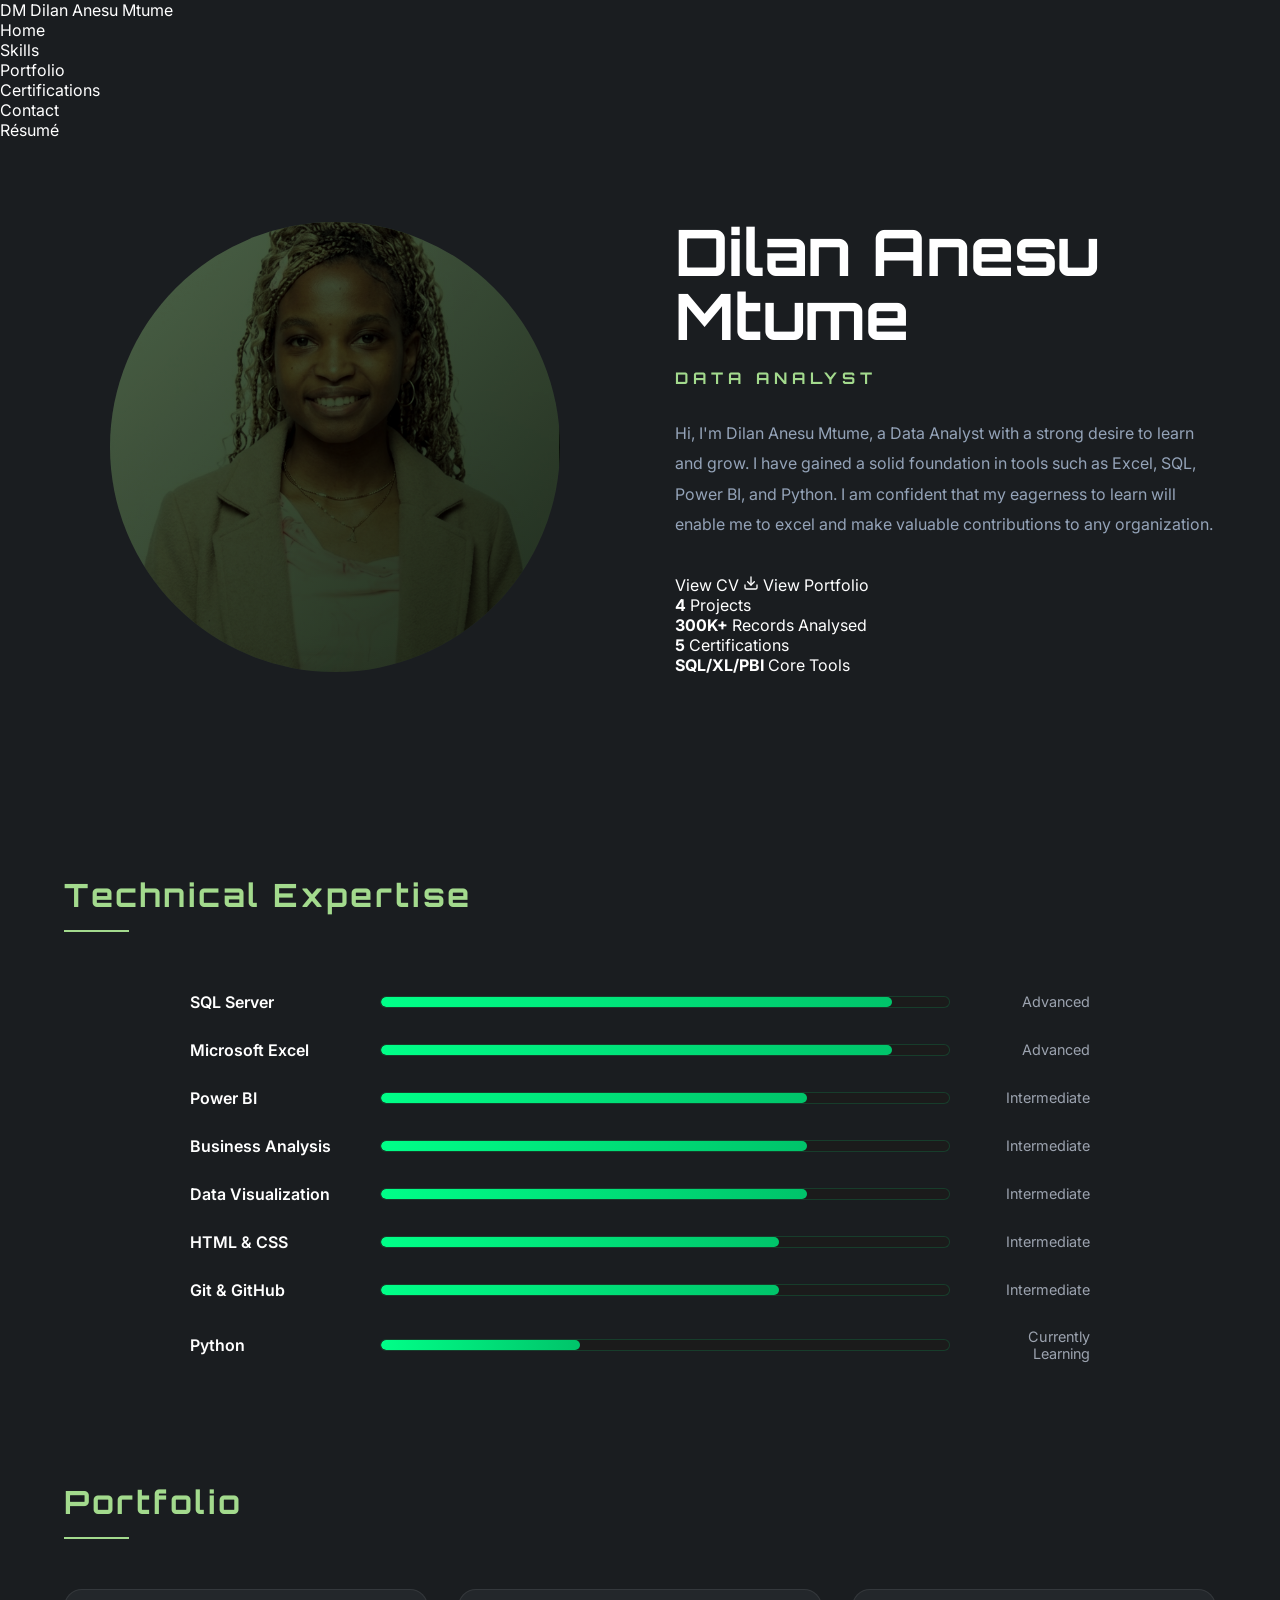
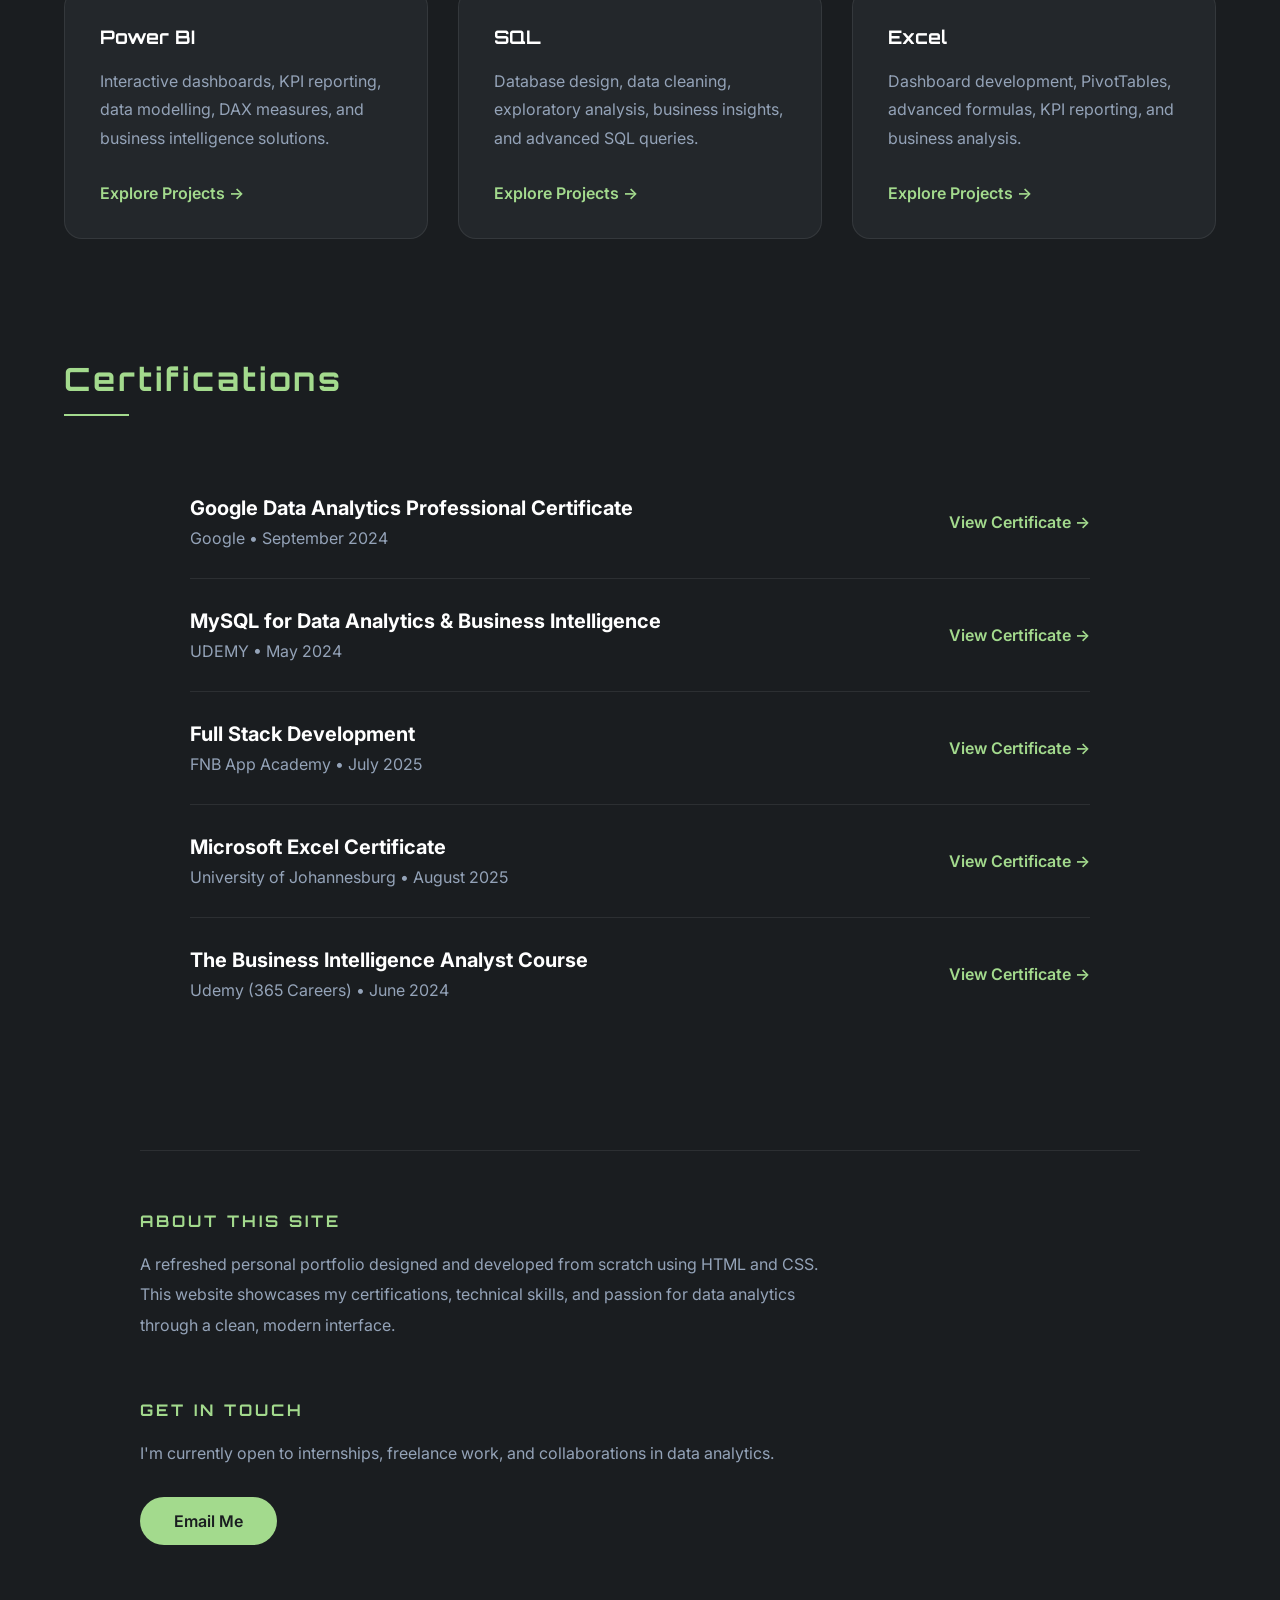
==== index.html @ 8f7a7d4c "Refactor HTML structure and enhance navigation" ====
<!DOCTYPE html>
<html lang="en">
<head>
    <meta charset="UTF-8">
    <meta name="viewport" content="width=device-width, initial-scale=1.0">
    <title>Dilan Anesu Mtume - Portfolio</title>

    <link rel="stylesheet" href="style.css">

    <link href="https://fonts.googleapis.com/css2?family=Orbitron:wght@700&family=Inter:wght@400;500&display=swap" rel="stylesheet">
</head>

<body>

    <header class="site-header">

        <div class="nav-wrap">

            <a href="index.html" class="nav-brand">
                <span class="nav-mark">DM</span>
                Dilan Anesu Mtume
            </a>

            <ul class="nav-links" id="navLinks">
                <li><a href="#top">Home</a></li>
                <li><a href="#skills">Skills</a></li>
                <li><a href="#portfolio">Portfolio</a></li>
                <li><a href="#certifications">Certifications</a></li>
                <li><a href="#contact">Contact</a></li>
            </ul>

            <a href="Dilan Anesu Mtume - CV.pdf" target="_blank" class="nav-cta">Résumé</a>

            <div class="nav-toggle" id="navToggle">
                <span></span>
                <span></span>
                <span></span>
            </div>

        </div>

    </header>

    <main>

        <!-- HERO -->
        <section class="portfolio-container hero-bg" id="top">

            <div class="image-section">
                <div class="profile-circle">
                    <img src="portfolio image.png" alt="Dilan Anesu Mtume">
                </div>
            </div>

            <div class="text-section">

                <h1 class="hero-name">
                    Dilan Anesu<br>
                    Mtume
                </h1>

                <h2 class="job-title">
                    DATA ANALYST
                </h2>

                <p class="bio">
                    Hi, I'm Dilan Anesu Mtume, a Data Analyst with a strong desire to learn and grow.
                    I have gained a solid foundation in tools such as Excel, SQL, Power BI, and Python.
                    I am confident that my eagerness to learn will enable me to excel and make valuable
                    contributions to any organization.
                </p>

                <div class="hero-buttons">

                    <a href="Dilan Anesu Mtume - CV.pdf" target="_blank" class="btn-outline">
                        View CV

                        <svg width="16"
                             height="16"
                             viewBox="0 0 24 24"
                             fill="none"
                             stroke="currentColor"
                             stroke-width="2"
                             stroke-linecap="round"
                             stroke-linejoin="round">

                            <path d="M21 15v4a2 2 0 0 1-2 2H5a2 2 0 0 1-2-2v-4"/>
                            <polyline points="7 10 12 15 17 10"/>
                            <line x1="12" y1="15" x2="12" y2="3"/>

                        </svg>

                    </a>

                    <a href="#portfolio" class="btn-outline">
                        View Portfolio
                    </a>

                </div>

                <div class="hero-stats">

                    <div class="hero-stat">
                        <strong>4</strong>
                        <span>Projects</span>
                    </div>

                    <div class="hero-stat">
                        <strong>300K+</strong>
                        <span>Records Analysed</span>
                    </div>

                    <div class="hero-stat">
                        <strong>5</strong>
                        <span>Certifications</span>
                    </div>

                    <div class="hero-stat">
                        <strong>SQL/XL/PBI</strong>
                        <span>Core Tools</span>
                    </div>

                </div>

            </div>

        </section>
        <!-- ==========================
     TECHNICAL EXPERTISE
========================== -->

<section id="skills">

<div class="section-divider">

<h2 class="section-heading">

Technical Expertise

</h2>

<div class="heading-line"></div>

</div>

<div class="skills-matrix">

    <div class="skill-item">

        <span>SQL Server</span>

        <div class="skill-bar">

            <div class="skill-fill advanced"></div>

        </div>

        <small>Advanced</small>

    </div>

    <div class="skill-item">

        <span>Microsoft Excel</span>

        <div class="skill-bar">

            <div class="skill-fill advanced"></div>

        </div>

        <small>Advanced</small>

    </div>

    <div class="skill-item">

        <span>Power BI</span>

        <div class="skill-bar">

            <div class="skill-fill intermediate-high"></div>

        </div>

        <small>Intermediate</small>

    </div>

    <div class="skill-item">

        <span>Business Analysis</span>

        <div class="skill-bar">

            <div class="skill-fill intermediate-high"></div>

        </div>

        <small>Intermediate</small>

    </div>

    <div class="skill-item">

        <span>Data Visualization</span>

        <div class="skill-bar">

            <div class="skill-fill intermediate-high"></div>

        </div>

        <small>Intermediate</small>

    </div>

    <div class="skill-item">

        <span>HTML & CSS</span>

        <div class="skill-bar">

            <div class="skill-fill intermediate"></div>

        </div>

        <small>Intermediate</small>

    </div>

    <div class="skill-item">

        <span>Git & GitHub</span>

        <div class="skill-bar">

            <div class="skill-fill intermediate"></div>

        </div>

        <small>Intermediate</small>

    </div>

    <div class="skill-item">

        <span>Python</span>

        <div class="skill-bar">

            <div class="skill-fill learning"></div>

        </div>

        <small>Currently Learning</small>

    </div>

</div>

</section>

      <!-- ==========================
     PORTFOLIO
========================== -->

<div class="section-divider" id="portfolio">
    <h2 class="section-heading">Portfolio</h2>
    <div class="heading-line"></div>
</div>

<section class="portfolio-projects">

    <div class="project-categories">

        <!-- Power BI -->

        <a href="powerbi.html" class="category-card">

            <h3>Power BI</h3>

            <p>
                Interactive dashboards, KPI reporting, data modelling,
                DAX measures, and business intelligence solutions.
            </p>

            <span>Explore Projects →</span>

        </a>

        <!-- SQL -->

        <a href="sql.html" class="category-card">

            <h3>SQL</h3>

            <p>
                Database design, data cleaning, exploratory analysis,
                business insights, and advanced SQL queries.
            </p>

            <span>Explore Projects →</span>

        </a>

        <!-- Excel -->

        <a href="excel.html" class="category-card">

            <h3>Excel</h3>

            <p>
                Dashboard development, PivotTables, advanced formulas,
                KPI reporting, and business analysis.
            </p>

            <span>Explore Projects →</span>

        </a>

        <!-- Python 

        <a href="python.html" class="category-card">

            <h3>Python</h3>

            <p>
                Data analysis, automation, visualization, and machine
                learning projects.
            </p>

            <span>Coming Soon →</span>

        </a>
-->
    </div> 

</section>
        <!-- CERTIFICATIONS -->

<div class="section-divider" id="certifications">
    <h2 class="section-heading">
        Certifications
    </h2>

    <div class="heading-line"></div>
</div>
<section class="certifications">

    <div class="cert-item">
        <div>
            <h3>Google Data Analytics Professional Certificate</h3>
            <p>Google • September 2024</p>
        </div>

      <a href="Google Data Analytics.png" target="_blank">
    View Certificate →
</a>
    </div>

    <div class="cert-item">
        <div>
            <h3>MySQL for Data Analytics & Business Intelligence</h3>
            <p>UDEMY • May 2024</p>
        </div>

      <a href="MYSQL For DATA ANALYTICS_page-0001.jpg" target="_blank">
    View Certificate →
</a>
    </div>

    <div class="cert-item">
        <div>
            <h3>Full Stack Development</h3>
            <p>FNB App Academy • July 2025</p>
        </div>

       <a href="DILAN MTUME- FNB APP ACADEMY CERTIFICATE_page-0001.jpg" target="_blank">
    View Certificate →
</a>
    </div>

    <div class="cert-item">
        <div>
            <h3>Microsoft Excel Certificate</h3>
            <p>University of Johannesburg • August 2025</p>
        </div>

        <a href="Excel_certifacte.png" target="_blank">
    View Certificate →
</a>
    </div>

    <div class="cert-item">
        <div>
            <h3>The Business Intelligence Analyst Course</h3>
            <p>Udemy (365 Careers) • June 2024</p>
        </div>

        <a href="Business Intelligence Course_page-0001.jpg" target="_blank">
    View Certificate →
</a>
    </div>

</section>

      
           <footer class="portfolio-footer">

    <div class="footer-block">
        <h3>ABOUT THIS SITE</h3>
        <p>
            A refreshed personal portfolio designed and developed from scratch using HTML and CSS. This website showcases my certifications, technical skills, and passion for data analytics through a clean, modern interface.
        </p>
    </div>

    <div class="footer-block" id="contact">
        <h3>GET IN TOUCH</h3>
        <p>
            I'm currently open to internships, freelance work, and collaborations in data analytics.
        </p>

        <a href="mailto:anesumtume@gmail.com" class="email-btn">
            Email Me
        </a>
        
    </div>

</footer>

   
    </main>

    <script>
        const navToggle = document.getElementById('navToggle');
        const navLinks = document.getElementById('navLinks');

        navToggle.addEventListener('click', () => {
            navLinks.classList.toggle('open');
        });

        navLinks.querySelectorAll('a').forEach(link => {
            link.addEventListener('click', () => {
                navLinks.classList.remove('open');
            });
        });
    </script>

</body>
</html>
---- style.css ----
/* ==========================================
   1. GLOBAL
========================================== */

*{
    margin:0;
    padding:0;
    box-sizing:border-box;
}

html{
    scroll-behavior:smooth;
    overflow-x:hidden;
}

body{
    background:#1a1d20;
    color:#ffffff;
    font-family:'Inter',sans-serif;
    overflow-x:hidden;
}

img{
    display:block;
    width:100%;
    max-width:100%;
}

a{
    text-decoration:none;
    color:inherit;
}

button{
    font:inherit;
    cursor:pointer;
}

/* ==========================================
   2. HERO
========================================== */

.portfolio-container{
    width:min(90%,1200px);
    margin:auto;
    padding:80px 0;
    display:flex;
    justify-content:space-between;
    align-items:center;
    gap:70px;
}

.image-section{
    flex:1;
    display:flex;
    justify-content:center;
}

.profile-circle{
    width:100%;
    max-width:450px;
    aspect-ratio:1;
    border-radius:50%;
    overflow:hidden;
    background:linear-gradient(
        135deg,
        rgba(163,218,141,.4),
        rgba(46,76,31,.4)
    );
}

.profile-circle img{
    width:100%;
    height:100%;
    object-fit:cover;
    mix-blend-mode:multiply;
    filter:brightness(.9) contrast(1.1);
}

.text-section{
    flex:1;
}

.hero-name{
    font-family:'Orbitron',sans-serif;
    font-size:4rem;
    line-height:1;
    margin-bottom:20px;
}

.job-title{
    font-family:'Orbitron',sans-serif;
    font-size:1rem;
    letter-spacing:5px;
    color:#a3da8d;
    margin-bottom:30px;
}

.bio{
    max-width:560px;
    color:#94a3b8;
    line-height:1.9;
    margin-bottom:35px;
}

.download-btn{
    display:inline-flex;
    align-items:center;
    gap:10px;
    padding:15px 34px;
    border:1px solid rgba(255,255,255,.25);
    border-radius:50px;
    transition:.3s;
}

.download-btn:hover{
    background:#ffffff;
    color:#1a1d20;
}

/* ==========================================
   3. MENU
========================================== */

.menu-icon{
    position:fixed;
    top:25px;
    right:25px;
    z-index:100;
    cursor:pointer;
}

.menu-icon span{
    display:block;
    width:28px;
    height:2px;
    background:#fff;
    margin:6px 0;
    transition:.3s;
}
/* ==========================================
   4. SECTION HEADINGS
========================================== */

.section-divider{
    width:min(90%,1200px);
    margin:120px auto 50px;
}

.section-heading{
    font-family:'Orbitron',sans-serif;
    font-size:2rem;
    color:#a3da8d;
    letter-spacing:3px;
    margin-bottom:15px;
}

.heading-line{
    width:65px;
    height:2px;
    background:#a3da8d;
}
/* ==========================================
   5. PORTFOLIO
========================================== */

.portfolio-projects{
    width:min(90%,1200px);
    margin:0 auto 120px;
}

/* Each Technology Section */

.project-category{
    margin-bottom:90px;
}

.category-title{
    font-family:'Orbitron',sans-serif;
    color:#a3da8d;
    font-size:1.4rem;
    letter-spacing:2px;
    margin-bottom:30px;
    text-transform:uppercase;
}

/* Grid */

.project-grid{
    display:grid;
    grid-template-columns:repeat(auto-fit,minmax(340px,1fr));
    gap:35px;
}

/* Card */

.project-card{
    background:#23272b;
    border:1px solid rgba(255,255,255,.08);
    border-radius:18px;
    overflow:hidden;
    transition:all .35s ease;
}

.project-card:hover{
    transform:translateY(-8px);
    border-color:#a3da8d;
    box-shadow:0 15px 40px rgba(0,0,0,.35);
}

.project-card img{
    width:100%;
    aspect-ratio:16/9;
    object-fit:cover;
}

/* Content */

.project-info{
    padding:28px;
}

.project-info h4{
    font-size:1.45rem;
    margin-bottom:15px;
}

.project-info p{
    color:#94a3b8;
    line-height:1.8;
    margin-bottom:22px;
}

/* Buttons */

.project-links{
    display:flex;
    gap:15px;
    flex-wrap:wrap;
}

.project-btn{
    display:inline-block;
    padding:12px 24px;
    border-radius:50px;
    border:1px solid rgba(255,255,255,.18);
    transition:.3s;
}

.project-btn:hover{
    background:#a3da8d;
    color:#1a1d20;
}

/* ==========================================
   6. CERTIFICATIONS
========================================== */

.certifications{
    width:min(90%,900px);
    margin:0 auto 120px;
}

.cert-item{
    display:flex;
    justify-content:space-between;
    align-items:center;
    gap:30px;
    padding:30px 0;
    border-bottom:1px solid rgba(255,255,255,.08);
}

.cert-item:last-child{
    border-bottom:none;
}

.cert-item h3{
    font-size:1.25rem;
    margin-bottom:8px;
}

.cert-item p{
    color:#94a3b8;
}

.cert-item a{
    color:#a3da8d;
    font-weight:600;
    white-space:nowrap;
    transition:.3s;
}

.cert-item a:hover{
    color:#ffffff;
}

/* ==========================================
   7. FOOTER
========================================== */

.portfolio-footer{
    width:min(90%,1000px);
    margin:120px auto 60px;
    padding-top:60px;
    border-top:1px solid rgba(255,255,255,.08);
}

.footer-block{
    max-width:700px;
    margin-bottom:60px;
}

.footer-block:last-child{
    margin-bottom:0;
}

.portfolio-footer h3{
    font-family:'Orbitron',sans-serif;
    color:#a3da8d;
    font-size:1rem;
    letter-spacing:3px;
    margin-bottom:18px;
}

.portfolio-footer p{
    color:#94a3b8;
    line-height:1.9;
    margin-bottom:28px;
}

.email-btn{
    display:inline-flex;
    align-items:center;
    justify-content:center;
    padding:14px 34px;
    background:#a3da8d;
    color:#1a1d20;
    border-radius:50px;
    font-weight:600;
    transition:.3s;
}

.email-btn:hover{
    background:#ffffff;
    transform:translateY(-2px);
}
/* ==========================================
   8. RESPONSIVE
========================================== */

@media (max-width:992px){

    .portfolio-container{
        flex-direction:column;
        text-align:center;
        padding:60px 0;
    }

    .text-section{
        display:flex;
        flex-direction:column;
        align-items:center;
    }

    .bio{
        max-width:650px;
    }

    .hero-name{
        font-size:3rem;
    }

    .project-grid{
        grid-template-columns:repeat(auto-fit,minmax(300px,1fr));
    }

    .cert-item{
        flex-direction:column;
        align-items:flex-start;
        gap:18px;
    }

}


@media (max-width:768px){

    .menu-icon{
        top:25px;
        right:25px;
    }

    .portfolio-container{
        gap:40px;
    }

    .profile-circle{
        max-width:280px;
    }

    .hero-name{
        font-size:2.5rem;
        line-height:1.1;
    }

    .job-title{
        font-size:.9rem;
        letter-spacing:3px;
    }

    .section-divider{
        margin:80px auto 40px;
    }

    .section-heading{
        font-size:1.6rem;
    }

    .project-category{
        margin-bottom:60px;
    }

    .category-title{
        font-size:1.2rem;
    }

    .project-grid{
        grid-template-columns:1fr;
        gap:25px;
    }

    .project-info{
        padding:22px;
    }

    .project-info h4{
        font-size:1.25rem;
    }

    .project-links{
        flex-direction:column;
    }

    .project-btn{
        width:100%;
        text-align:center;
    }

    .certifications{
        width:90%;
    }

    .portfolio-footer{
        margin:80px auto 40px;
    }

}


@media (max-width:480px){

    .hero-name{
        font-size:2rem;
    }

    .job-title{
        font-size:.8rem;
        letter-spacing:2px;
    }

    .bio{
        font-size:.95rem;
    }

    .download-btn{
        width:100%;
        justify-content:center;
    }

    .project-card{
        border-radius:14px;
    }

    .project-info{
        padding:18px;
    }

    .project-info h4{
        font-size:1.1rem;
    }

    .portfolio-footer h3{
        font-size:.9rem;
    }

    .portfolio-footer p{
        font-size:.95rem;
    }

    .email-btn{
        width:100%;
    }

    .menu-icon{
        top:18px;
        right:18px;
    }

    .menu-icon span{
        width:24px;
    }

}
/* ==========================================
   CASE STUDY --
========================================== */

.case-study{
    width:min(90%,1000px);
    margin:80px auto;
}

.case-hero{
    margin-bottom:50px;
}

.case-hero h1{
    font-family:'Orbitron',sans-serif;
    font-size:2.8rem;
    margin-bottom:20px;
}

.case-intro{
    max-width:700px;
    color:#94a3b8;
    line-height:1.9;
}

.dashboard-showcase{
    margin:50px 0 70px;
}

.dashboard-showcase img{
    width:100%;
    border-radius:18px;
    box-shadow:0 15px 40px rgba(0,0,0,.35);
}

.case-section{
    margin-bottom:60px;
}

.case-section h3{
    color:#a3da8d;
    font-family:'Orbitron',sans-serif;
    margin-bottom:20px;
}

.case-section p,
.case-section li{
    color:#94a3b8;
    line-height:1.9;
}

.case-section ul{
    padding-left:20px;
}

.skills{
    display:flex;
    flex-wrap:wrap;
    gap:15px;
}

.skills span{
    background:#23272b;
    border:1px solid rgba(255,255,255,.08);
    padding:10px 18px;
    border-radius:30px;
}

.case-buttons{
    margin-top:70px;
    display:flex;
    gap:20px;
    flex-wrap:wrap;
}
/* ==========================================
   CASE STUDY PROCESS
========================================== */

.process-card{
    display:flex;
    gap:35px;
    align-items:center;
    margin:45px 0;
    flex-wrap:wrap;
}

.process-card img{
    flex:1;
    min-width:320px;
    border-radius:12px;
    border:1px solid rgba(255,255,255,.08);
}

.process-info{
    flex:1;
}

.process-info h4{
    margin-bottom:15px;
    font-size:1.4rem;
}

.process-info p{
    color:#94a3b8;
    line-height:1.8;
}

.process-grid{
    display:grid;
    grid-template-columns:repeat(auto-fit,minmax(280px,1fr));
    gap:30px;
    margin-top:40px;
}

.process-small{
    background:#23272b;
    border-radius:18px;
    overflow:hidden;
    border:1px solid rgba(255,255,255,.08);
    transition:.3s;
}

.process-small:hover{
    transform:translateY(-6px);
    border-color:#a3da8d;
}

.process-small img{
    width:100%;
    display:block;
}

.process-small h4{
    padding:20px 20px 10px;
}

.process-small p{
    padding:0 20px 25px;
    color:#94a3b8;
    line-height:1.7;
}

@media(max-width:768px){

.process-card{
    flex-direction:column;
}

.process-card img{
    min-width:100%;
}

}
/* ==========================================
   TOOLS USED
========================================== */

.tools-grid{
    display:flex;
    flex-wrap:wrap;
    gap:15px;
    margin-top:25px;
}

.tool-badge{
    display:inline-flex;
    align-items:center;
    justify-content:center;
    padding:12px 20px;
    background:#23272b;
    color:#a3da8d;
    border:1px solid rgba(163,218,141,.3);
    border-radius:50px;
    font-size:.95rem;
    font-weight:500;
    text-align:center;
}

/* Mobile */
@media (max-width:768px){

    .tools-grid{
        gap:10px;
        justify-content:center;
    }

    .tool-badge{
        flex:1 1 calc(50% - 10px);
        max-width:170px;
        padding:10px 16px;
        font-size:.9rem;
    }

}

@media (max-width:480px){

    .tool-badge{
        flex:1 1 100%;
        max-width:100%;
    }

}
/* ==========================================
   SQL QUERY GALLERY
========================================== */

.gallery-intro{
    color:#94a3b8;
    line-height:1.8;
    margin-bottom:35px;
    max-width:750px;
}

.query-gallery{
    display:grid;
    grid-template-columns:repeat(auto-fit,minmax(330px,1fr));
    gap:30px;
}

.query-card{
    background:#23272b;
    border:1px solid rgba(255,255,255,.08);
    border-radius:18px;
    overflow:hidden;
    transition:.3s;
}

.query-card:hover{
    transform:translateY(-8px);
    border-color:#a3da8d;
}

.query-card img{
    width:100%;
    display:block;
    transition:.3s;
}

.query-card:hover img{
    transform:scale(1.02);
}

.query-card h4{
    padding:22px 22px 10px;
    font-size:1.2rem;
}

.query-card p{
    padding:0 22px 25px;
    color:#94a3b8;
    line-height:1.7;
}
/* ==========================================
   SQL WORKFLOW
========================================== */

.workflow-grid{
    display:grid;
    grid-template-columns:repeat(auto-fit,minmax(240px,1fr));
    gap:25px;
    margin-top:30px;
}

.workflow-card{
    background:#23272b;
    border:1px solid rgba(255,255,255,.08);
    border-radius:18px;
    padding:30px;
    transition:.3s;
}

.workflow-card:hover{
    transform:translateY(-6px);
    border-color:#a3da8d;
}

.workflow-card h4{
    color:#a3da8d;
    margin-bottom:15px;
    font-size:1.15rem;
}

.workflow-card p{
    color:#94a3b8;
    line-height:1.7;
}
/* ==========================================
   PROJECT CATEGORIES
========================================== */

.project-categories{
    display:grid;
    grid-template-columns:repeat(auto-fit,minmax(260px,1fr));
    gap:30px;
}

.category-card{
    background:#23272b;
    border:1px solid rgba(255,255,255,.08);
    border-radius:18px;
    padding:35px;
    text-decoration:none;
    transition:.35s ease;
}

.category-card:hover{
    transform:translateY(-8px);
    border-color:#a3da8d;
}

.category-card h3{
    font-family:'Orbitron',sans-serif;
    color:#fff;
    margin-bottom:18px;
}

.category-card p{
    color:#94a3b8;
    line-height:1.8;
    margin-bottom:30px;
}

.category-card span{
    color:#a3da8d;
    font-weight:600;
}

@media(max-width:768px){

    .project-categories{
        grid-template-columns:1fr;
    }

}
/* ==========================================
   PROJECT CATEGORY PAGES
========================================== */

.page-intro{
    width:min(90%,900px);
    margin:0 auto 70px;
    text-align:center;
}

.page-intro h1{
    font-family:'Orbitron',sans-serif;
    font-size:2.8rem;
    margin-bottom:20px;
}

.page-intro p{
    color:#94a3b8;
    line-height:1.8;
    font-size:1.05rem;
}

@media(max-width:768px){

    .page-intro h1{
        font-size:2rem;
    }

}
/* ==========================
   TECHNICAL EXPERTISE
========================== */

.skills-matrix{

    max-width:900px;
    margin:60px auto;
    display:grid;
    gap:28px;

}

.skill-item{

    display:grid;
    grid-template-columns:170px 1fr 120px;
    align-items:center;
    gap:20px;

}

.skill-item span{

    font-weight:600;
    color:#ffffff;

}

.skill-bar{

    width:100%;
    height:12px;
    background:#1b1b1b;
    border-radius:30px;
    overflow:hidden;
    border:1px solid rgba(0,255,136,.15);

}

.skill-fill{

    height:100%;
    border-radius:30px;
    background:linear-gradient(90deg,#00ff88,#00c46a);

}

.advanced{
    width:90%;
}

.intermediate-high{
    width:75%;
}

.intermediate{
    width:70%;
}

.git{
    width:65%;
}

.learning{
    width:35%;
}

.skill-item small{

    color:#9ca3af;
    text-align:right;
    font-size:.9rem;

}
/* ==========================
   MOBILE - TECHNICAL EXPERTISE
========================== */

@media (max-width: 768px) {

    .skills-matrix{
        margin:40px 20px;
        gap:24px;
    }

    .skill-item{

        display:flex;
        flex-direction:column;
        align-items:flex-start;
        gap:10px;

    }

    .skill-item span{

        font-size:1rem;

    }

    .skill-bar{

        width:100%;

    }

    .skill-item small{

        text-align:left;

    }

}
.skill-level{

    padding:6px 12px;
    border-radius:20px;
    font-size:0.8rem;
    font-weight:600;

}

.level-advanced{

    background:#00ff8830;
    color:#00ff88;

}

.level-intermediate{

    background:#3b82f630;
    color:#60a5fa;

}

.level-learning{

    background:#f59e0b30;
    color:#fbbf24;

}
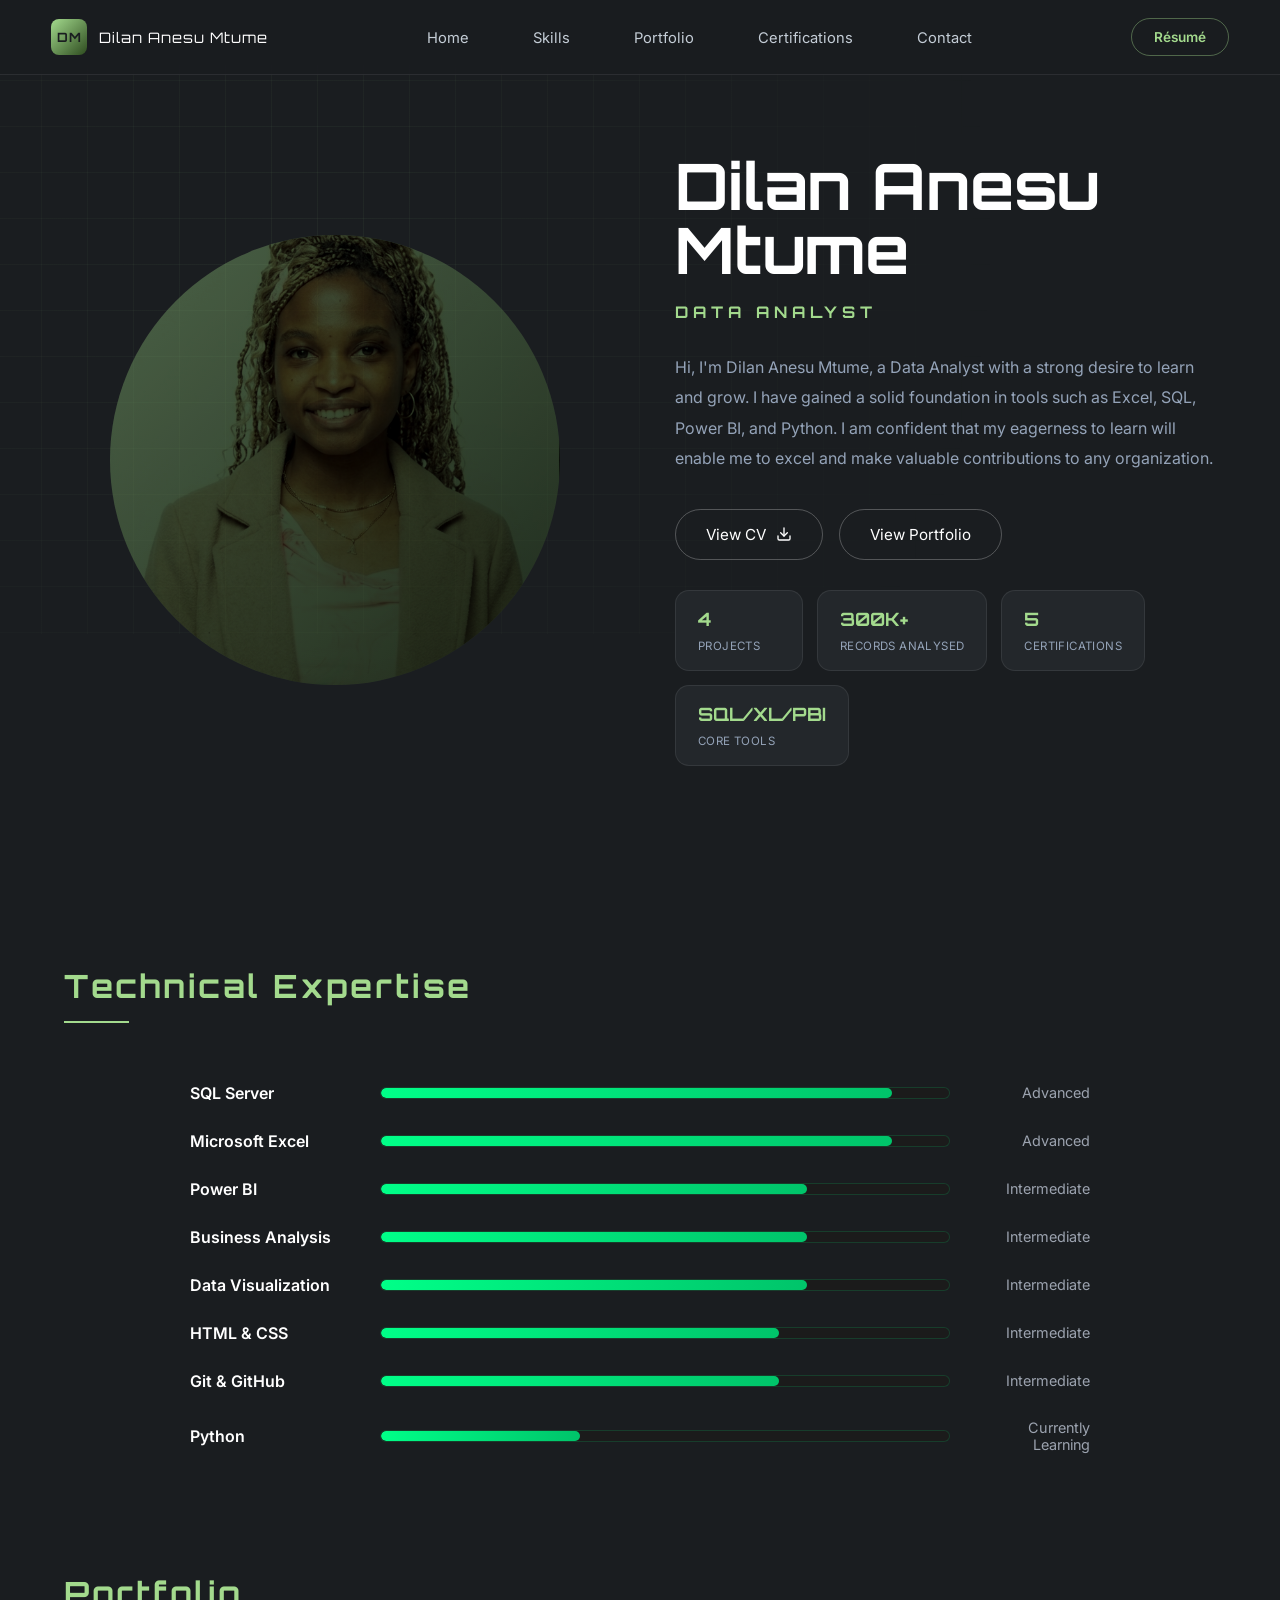
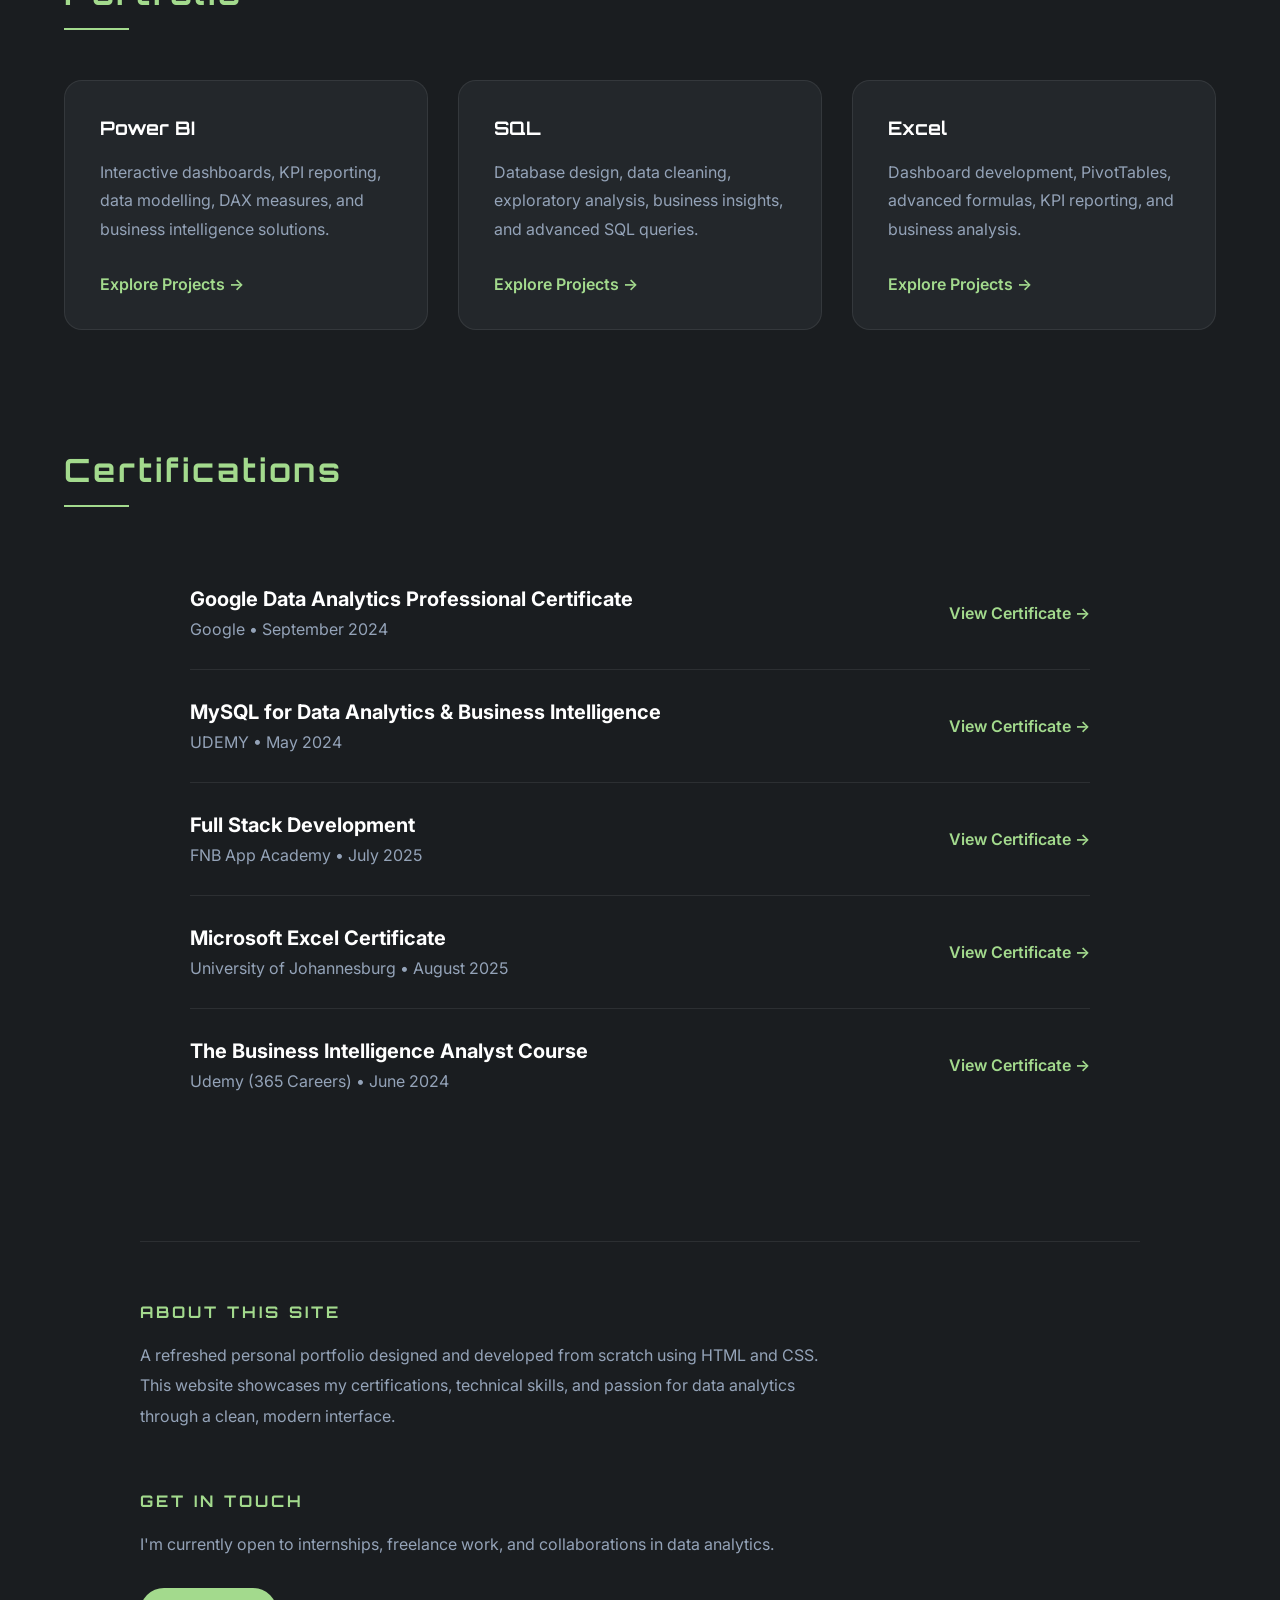
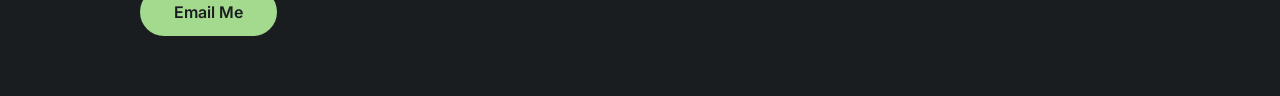
==== commit b3d3c694: "Update stylesheet link to include version query" ====
--- a/index.html
+++ b/index.html
@@ -5,7 +5,7 @@
     <meta name="viewport" content="width=device-width, initial-scale=1.0">
     <title>Dilan Anesu Mtume - Portfolio</title>
 
-    <link rel="stylesheet" href="style.css">
+        <link rel="stylesheet" href="style.css?v=2">
 
     <link href="https://fonts.googleapis.com/css2?family=Orbitron:wght@700&family=Inter:wght@400;500&display=swap" rel="stylesheet">
 </head>
--- a/style.css
+++ b/style.css
@@ -1018,3 +1018,251 @@
     color:#fbbf24;
 
 }
+
+/* ==========================================
+   SITE HEADER / NAVIGATION
+========================================== */
+
+body{
+    padding-top:74px;
+}
+
+.site-header{
+    position:fixed;
+    top:0;
+    left:0;
+    right:0;
+    z-index:200;
+    background:rgba(26,29,32,.85);
+    backdrop-filter:blur(10px);
+    border-bottom:1px solid rgba(255,255,255,.08);
+}
+
+.site-header .nav-wrap{
+    width:min(92%,1200px);
+    margin:0 auto;
+    display:flex;
+    align-items:center;
+    justify-content:space-between;
+    height:74px;
+    gap:24px;
+}
+
+.nav-brand{
+    display:flex;
+    align-items:center;
+    gap:12px;
+    font-family:'Orbitron',sans-serif;
+    font-size:.9rem;
+    letter-spacing:1px;
+    white-space:nowrap;
+}
+
+.nav-mark{
+    width:36px;
+    height:36px;
+    border-radius:8px;
+    background:linear-gradient(135deg,#a3da8d,#2e4c1f);
+    display:flex;
+    align-items:center;
+    justify-content:center;
+    font-family:'Orbitron',sans-serif;
+    font-weight:700;
+    font-size:.8rem;
+    color:#1a1d20;
+    flex-shrink:0;
+}
+
+.nav-links{
+    display:flex;
+    align-items:center;
+    gap:32px;
+    list-style:none;
+}
+
+.nav-links a{
+    font-size:.92rem;
+    color:#c4cdd6;
+    transition:.25s;
+    margin-right:32px;
+}
+
+.nav-links li:last-child a{
+    margin-right:0;
+}
+
+.nav-links a:hover{
+    color:#a3da8d;
+}
+
+.nav-cta{
+    display:inline-flex;
+    align-items:center;
+    gap:8px;
+    padding:10px 22px;
+    border:1px solid rgba(163,218,141,.4);
+    border-radius:50px;
+    color:#a3da8d;
+    font-size:.85rem;
+    font-weight:600;
+    transition:.25s;
+    white-space:nowrap;
+}
+
+.nav-cta:hover{
+    background:#a3da8d;
+    color:#1a1d20;
+}
+
+.nav-toggle{
+    display:none;
+    flex-direction:column;
+    gap:5px;
+    cursor:pointer;
+}
+
+.nav-toggle span{
+    width:24px;
+    height:2px;
+    background:#fff;
+}
+
+@media (max-width:900px){
+
+    .nav-links{
+        position:fixed;
+        top:74px;
+        left:0;
+        right:0;
+        background:#1a1d20;
+        border-bottom:1px solid rgba(255,255,255,.08);
+        flex-direction:column;
+        align-items:flex-start;
+        gap:0;
+        max-height:0;
+        overflow:hidden;
+        transition:max-height .3s ease;
+    }
+
+    .nav-links.open{
+        max-height:400px;
+    }
+
+    .nav-links li{
+        width:100%;
+    }
+
+    .nav-links a{
+        display:block;
+        width:100%;
+        padding:18px min(8%,60px);
+        border-bottom:1px solid rgba(255,255,255,.06);
+    }
+
+    .nav-cta{
+        display:none;
+    }
+
+    .nav-toggle{
+        display:flex;
+    }
+
+}
+
+/* ==========================================
+   HERO REFRESH
+========================================== */
+
+.hero-bg{
+    position:relative;
+}
+
+.hero-bg::before{
+    content:'';
+    position:absolute;
+    inset:-40px -10% auto -10%;
+    height:600px;
+    background-image:
+        linear-gradient(rgba(163,218,141,.06) 1px, transparent 1px),
+        linear-gradient(90deg, rgba(163,218,141,.06) 1px, transparent 1px);
+    background-size:46px 46px;
+    -webkit-mask-image:radial-gradient(circle at 25% 35%, black, transparent 65%);
+    mask-image:radial-gradient(circle at 25% 35%, black, transparent 65%);
+    pointer-events:none;
+    z-index:-1;
+}
+
+.hero-buttons{
+    display:flex;
+    gap:16px;
+    flex-wrap:wrap;
+    margin-bottom:30px;
+}
+
+.btn-outline{
+    display:inline-flex;
+    align-items:center;
+    gap:10px;
+    padding:15px 30px;
+    border:1px solid rgba(255,255,255,.25);
+    border-radius:50px;
+    transition:.3s;
+    font-size:.95rem;
+}
+
+.btn-outline:hover{
+    border-color:#a3da8d;
+    color:#a3da8d;
+}
+
+.hero-stats{
+    display:flex;
+    flex-wrap:wrap;
+    gap:14px;
+}
+
+.hero-stat{
+    background:#23272b;
+    border:1px solid rgba(255,255,255,.08);
+    border-radius:14px;
+    padding:16px 22px;
+    min-width:128px;
+}
+
+.hero-stat strong{
+    display:block;
+    font-family:'Orbitron',sans-serif;
+    font-size:1.15rem;
+    color:#a3da8d;
+    margin-bottom:4px;
+    white-space:nowrap;
+}
+
+.hero-stat span{
+    font-size:.72rem;
+    color:#94a3b8;
+    letter-spacing:.4px;
+    text-transform:uppercase;
+}
+
+@media (max-width:992px){
+
+    .hero-buttons,
+    .hero-stats{
+        justify-content:center;
+    }
+
+}
+
+@media (max-width:480px){
+
+    .btn-outline{
+        width:100%;
+        justify-content:center;
+    }
+
+    .hero-buttons{
+        flex-direction:column;
+    }
+
+}
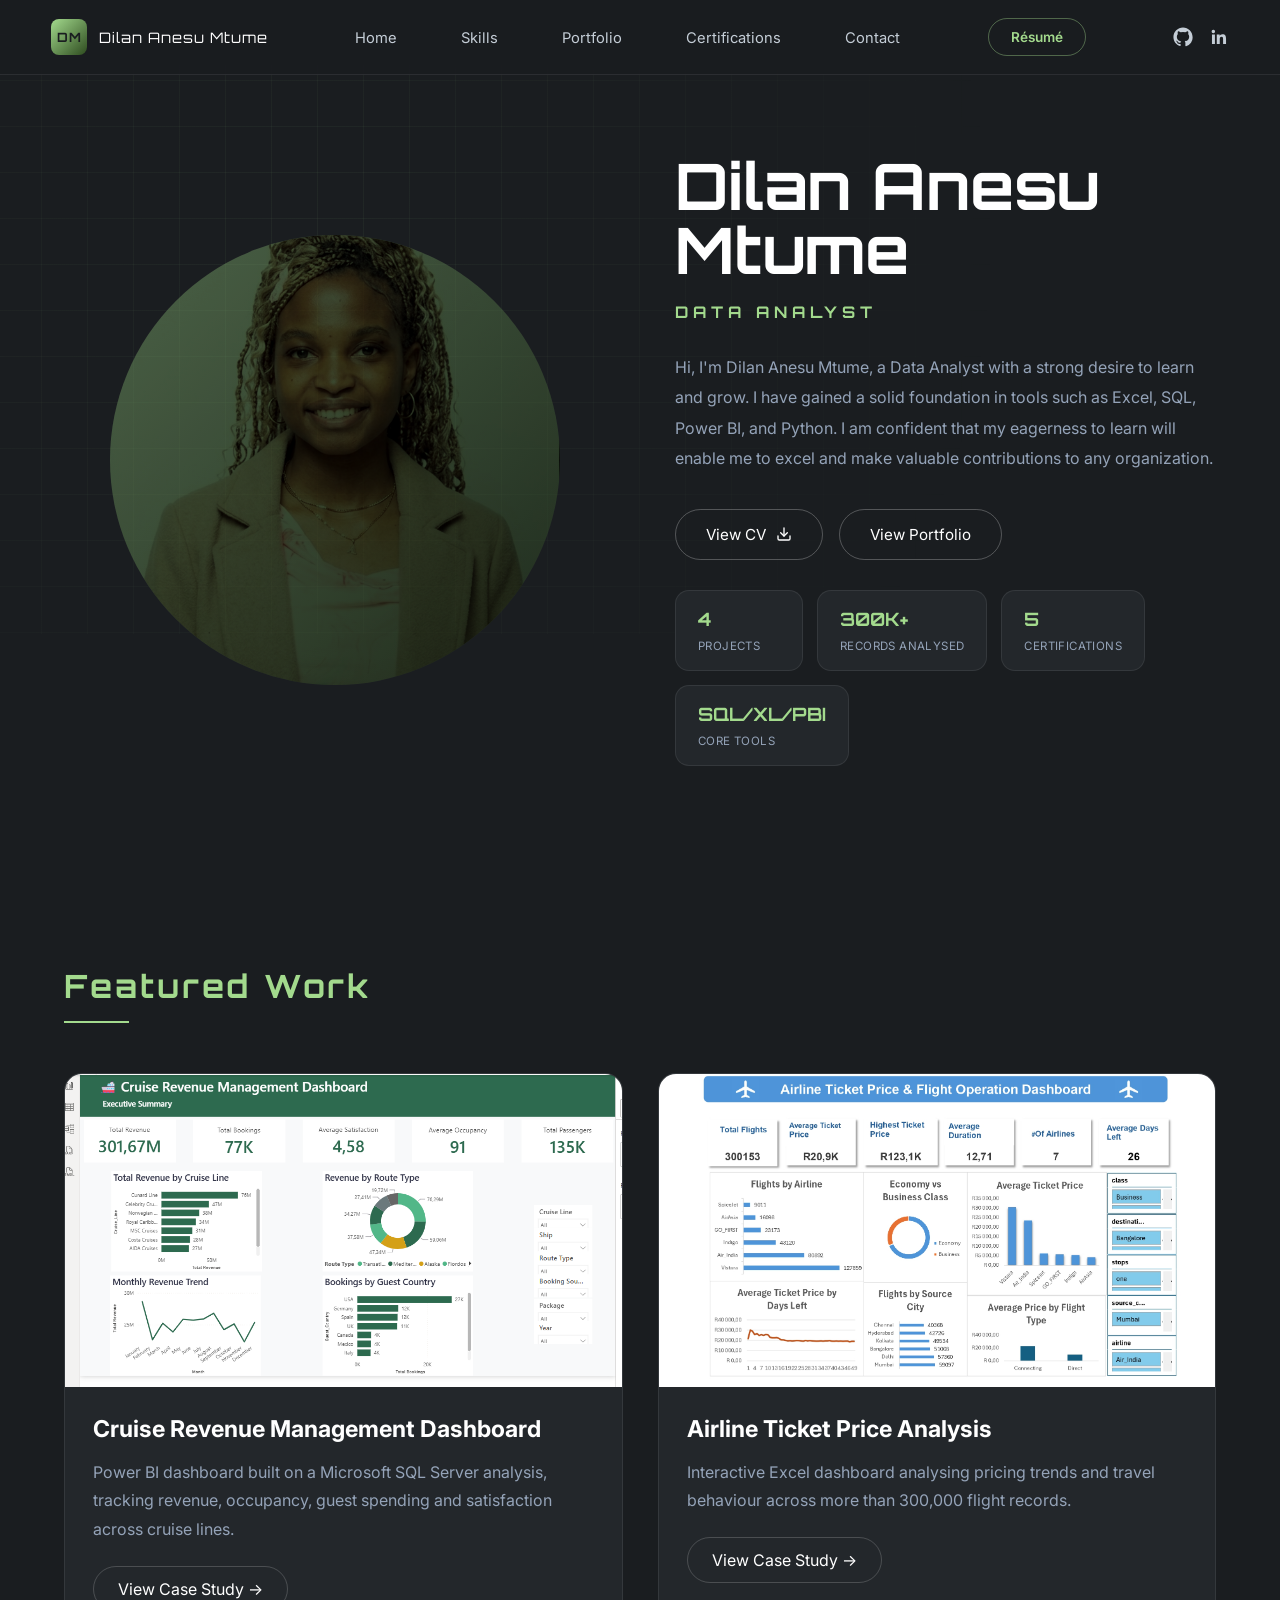
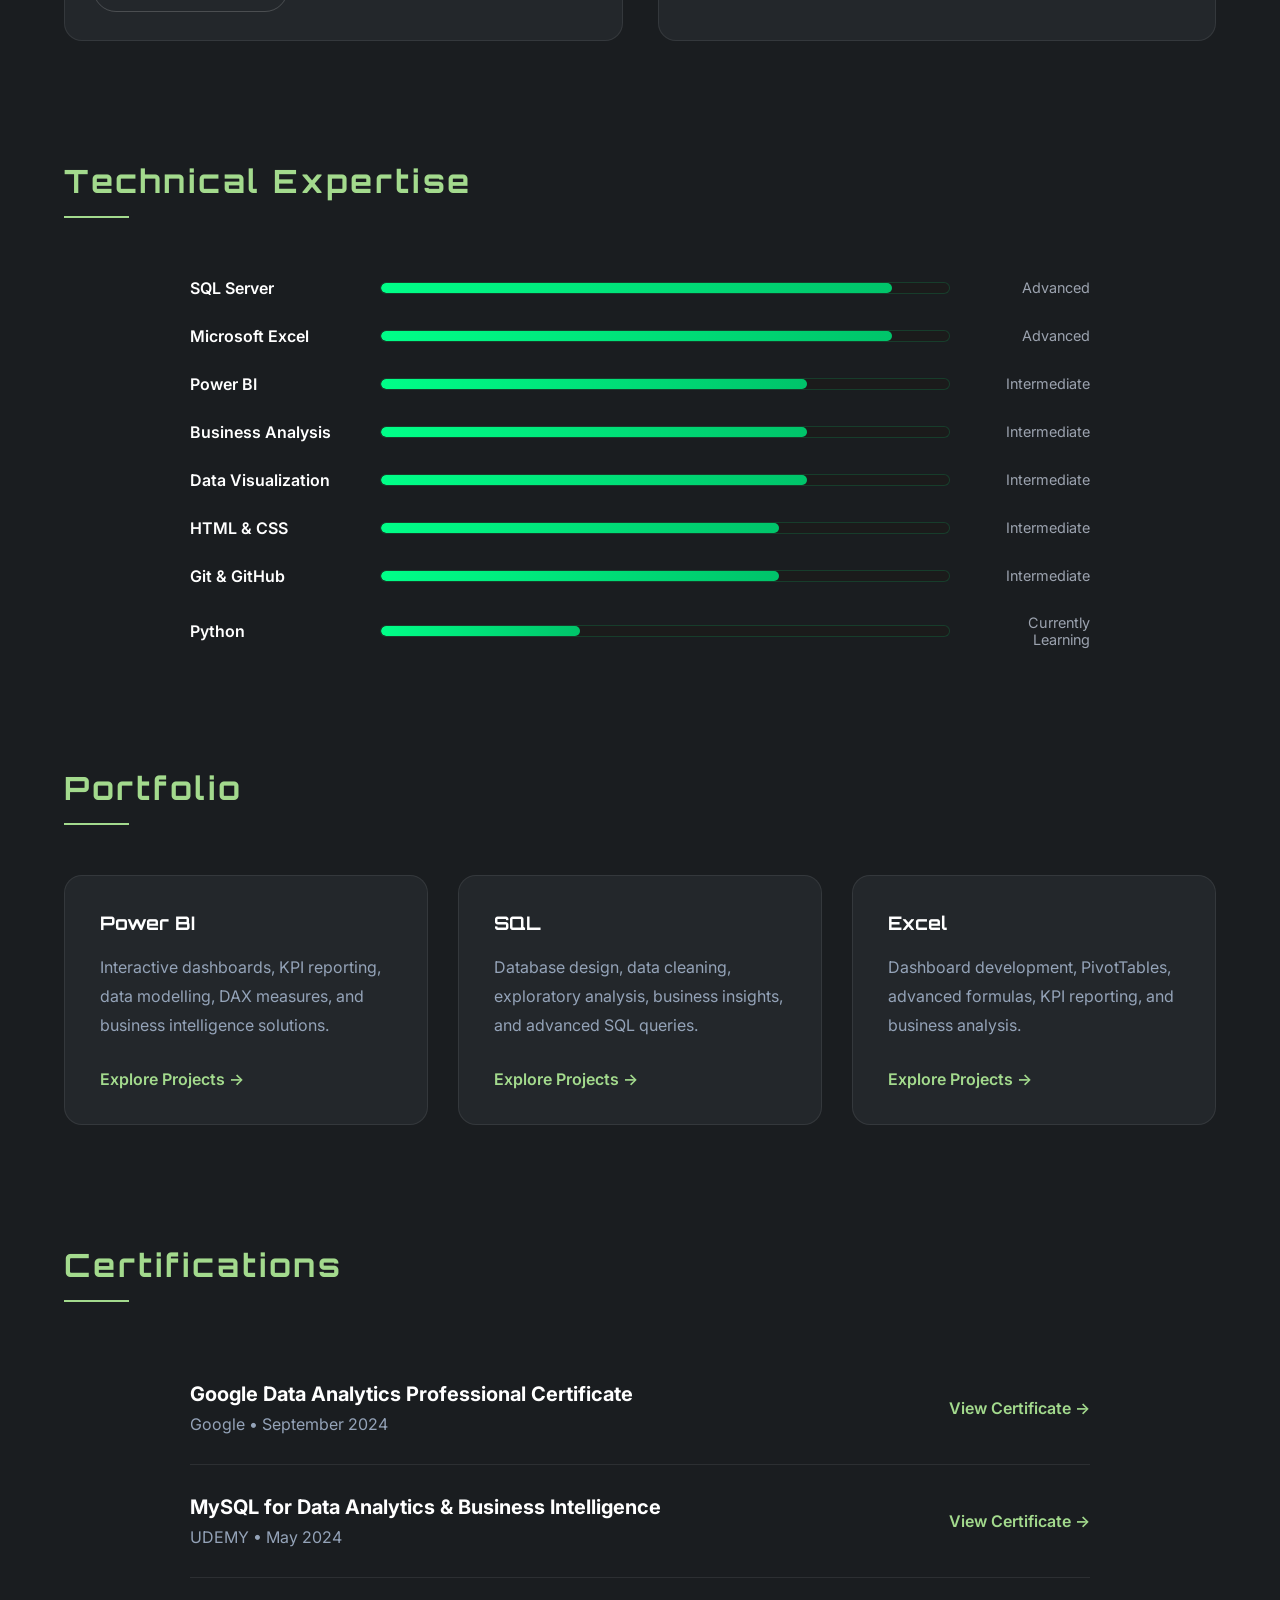
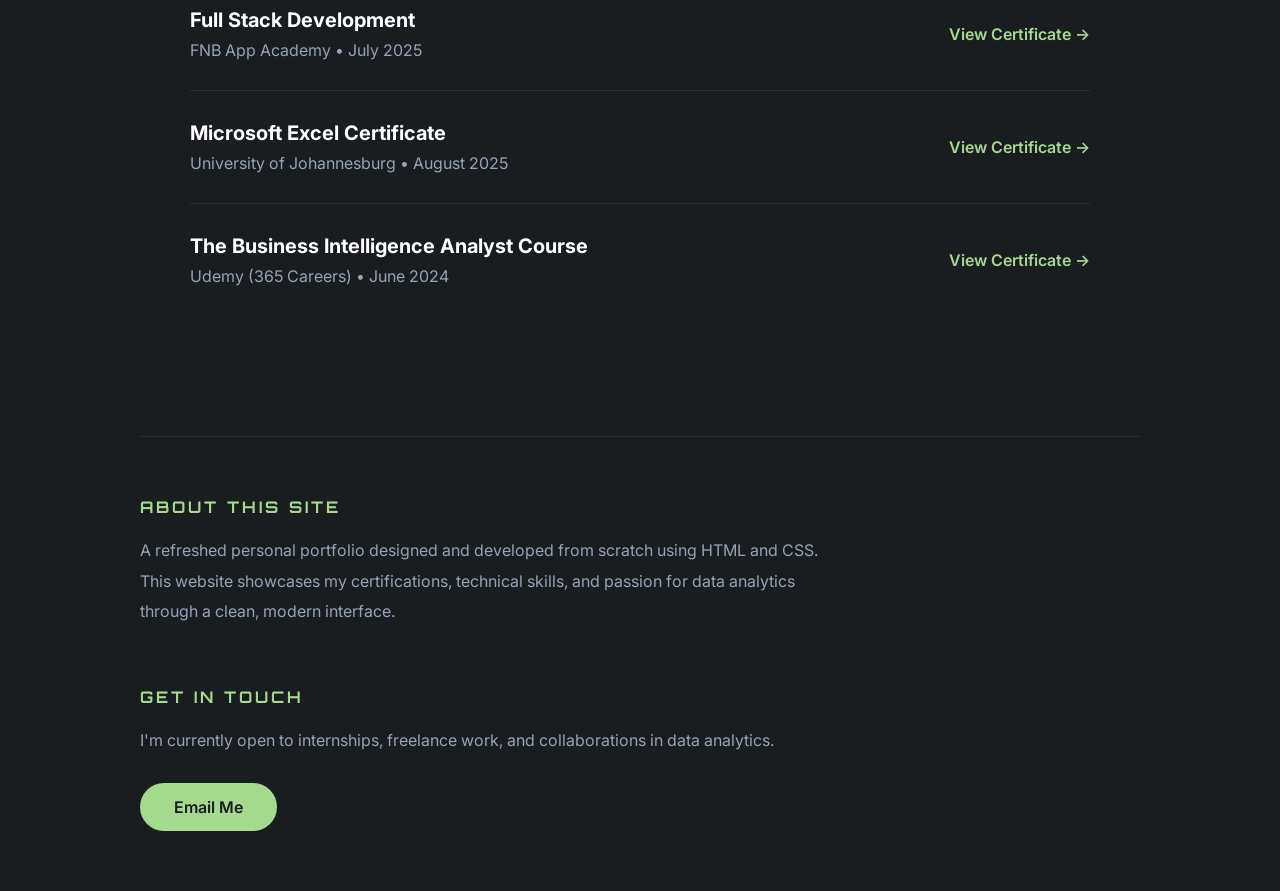
==== commit e719cd7a: "Enhance index.html with meta tags and social links Added Open Graph meta tags and social media links" ====
--- a/index.html
+++ b/index.html
@@ -4,6 +4,13 @@
     <meta charset="UTF-8">
     <meta name="viewport" content="width=device-width, initial-scale=1.0">
     <title>Dilan Anesu Mtume - Portfolio</title>
+
+    <link rel="icon" type="image/png" href="portfolio image.png">
+
+    <meta property="og:title" content="Dilan Anesu Mtume - Data Analyst Portfolio">
+    <meta property="og:description" content="SQL, Excel and Power BI projects analysing 300,000+ records — data analyst portfolio for Dilan Anesu Mtume.">
+    <meta property="og:image" content="https://anesudilan.github.io/data-analysis-portfolio/portfolio image.png">
+    <meta property="og:type" content="website">
 
         <link rel="stylesheet" href="style.css?v=2">
 
@@ -30,6 +37,22 @@
             </ul>
 
             <a href="Dilan Anesu Mtume - CV.pdf" target="_blank" class="nav-cta">Résumé</a>
+
+            <div class="nav-social">
+
+                <a href="https://github.com/AnesuDilan" target="_blank" aria-label="GitHub">
+                    <svg width="20" height="20" viewBox="0 0 24 24" fill="currentColor">
+                        <path d="M12 .5C5.65.5.5 5.65.5 12c0 5.08 3.29 9.39 7.86 10.91.57.1.78-.25.78-.55 0-.27-.01-1.16-.02-2.11-3.2.7-3.88-1.36-3.88-1.36-.52-1.34-1.28-1.69-1.28-1.69-1.04-.71.08-.7.08-.7 1.15.08 1.76 1.19 1.76 1.19 1.03 1.76 2.7 1.25 3.36.95.1-.75.4-1.25.73-1.53-2.56-.29-5.26-1.28-5.26-5.7 0-1.26.45-2.29 1.19-3.09-.12-.29-.52-1.47.11-3.06 0 0 .97-.31 3.18 1.18a11 11 0 0 1 5.79 0c2.2-1.49 3.17-1.18 3.17-1.18.64 1.59.24 2.77.12 3.06.74.8 1.19 1.83 1.19 3.09 0 4.43-2.7 5.41-5.28 5.69.42.36.78 1.08.78 2.18 0 1.57-.01 2.84-.01 3.23 0 .3.2.66.79.55A10.51 10.51 0 0 0 23.5 12C23.5 5.65 18.35.5 12 .5Z"/>
+                    </svg>
+                </a>
+
+                <a href="https://www.linkedin.com/in/anesu-mtume-55603b3a8" target="_blank" aria-label="LinkedIn">
+                    <svg width="20" height="20" viewBox="0 0 24 24" fill="currentColor">
+                        <path d="M20.45 20.45h-3.56v-5.57c0-1.33-.02-3.04-1.85-3.04-1.86 0-2.14 1.45-2.14 2.94v5.67H9.34V9h3.42v1.56h.05c.48-.9 1.64-1.85 3.37-1.85 3.6 0 4.27 2.37 4.27 5.46v6.28ZM5.34 7.43a2.07 2.07 0 1 1 0-4.13 2.07 2.07 0 0 1 0 4.13ZM7.12 20.45H3.56V9h3.56v11.45Z"/>
+                    </svg>
+                </a>
+
+            </div>
 
             <div class="nav-toggle" id="navToggle">
                 <span></span>
@@ -125,6 +148,70 @@
             </div>
 
         </section>
+
+        <!-- ==========================
+     FEATURED WORK
+========================== -->
+
+<div class="section-divider">
+
+<h2 class="section-heading">
+
+Featured Work
+
+</h2>
+
+<div class="heading-line"></div>
+
+</div>
+
+<section class="portfolio-projects">
+
+    <div class="project-grid">
+
+        <div class="project-card">
+
+            <img src="your-folder-name/cruise_revenue_dashboard01.png" alt="Cruise Revenue Management Dashboard">
+
+            <div class="project-info">
+
+                <h4>Cruise Revenue Management Dashboard</h4>
+
+                <p>
+                    Power BI dashboard built on a Microsoft SQL Server analysis,
+                    tracking revenue, occupancy, guest spending and satisfaction
+                    across cruise lines.
+                </p>
+
+                <a href="cruise-powerbi.html" class="project-btn">View Case Study →</a>
+
+            </div>
+
+        </div>
+
+        <div class="project-card">
+
+            <img src="airline-dashboard.png" alt="Airline Ticket Price Analysis Dashboard">
+
+            <div class="project-info">
+
+                <h4>Airline Ticket Price Analysis</h4>
+
+                <p>
+                    Interactive Excel dashboard analysing pricing trends and
+                    travel behaviour across more than 300,000 flight records.
+                </p>
+
+                <a href="airline-ticket-analysis.html" class="project-btn">View Case Study →</a>
+
+            </div>
+
+        </div>
+
+    </div>
+
+</section>
+
         <!-- ==========================
      TECHNICAL EXPERTISE
 ========================== -->
--- a/style.css
+++ b/style.css
@@ -1266,3 +1266,36 @@
     }
 
 }
+/* ==========================================
+   HEADER SOCIAL ICONS
+========================================== */
+
+.nav-social{
+    display:flex;
+    align-items:center;
+    gap:16px;
+    color:#c4cdd6;
+}
+
+.nav-social a{
+    display:flex;
+    transition:.25s;
+}
+
+.nav-social a:hover{
+    color:#a3da8d;
+}
+
+@media (max-width:900px){
+
+    .nav-social{
+        display:none;
+    }
+
+}
+.nav-links a{
+    font-size:.92rem;
+    color:#c4cdd6;
+    transition:.25s;
+    margin-right:32px;
+}
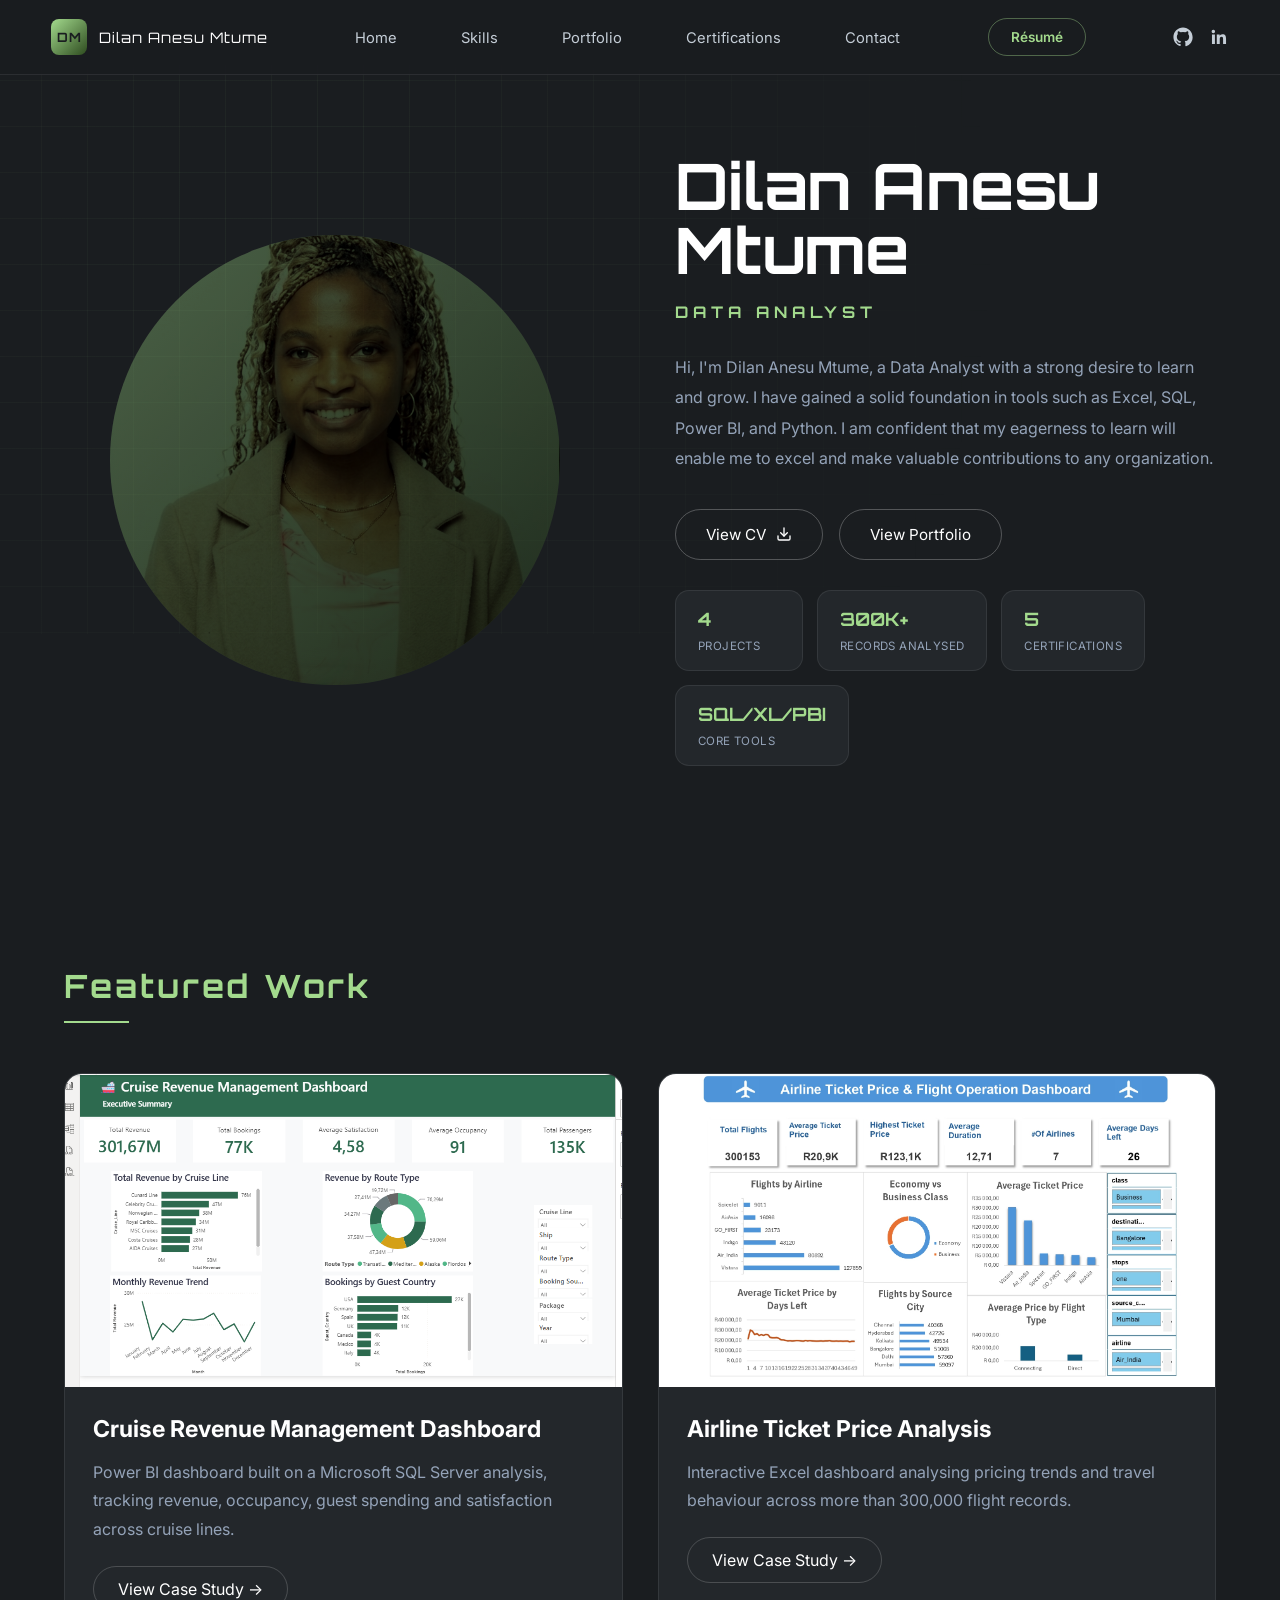
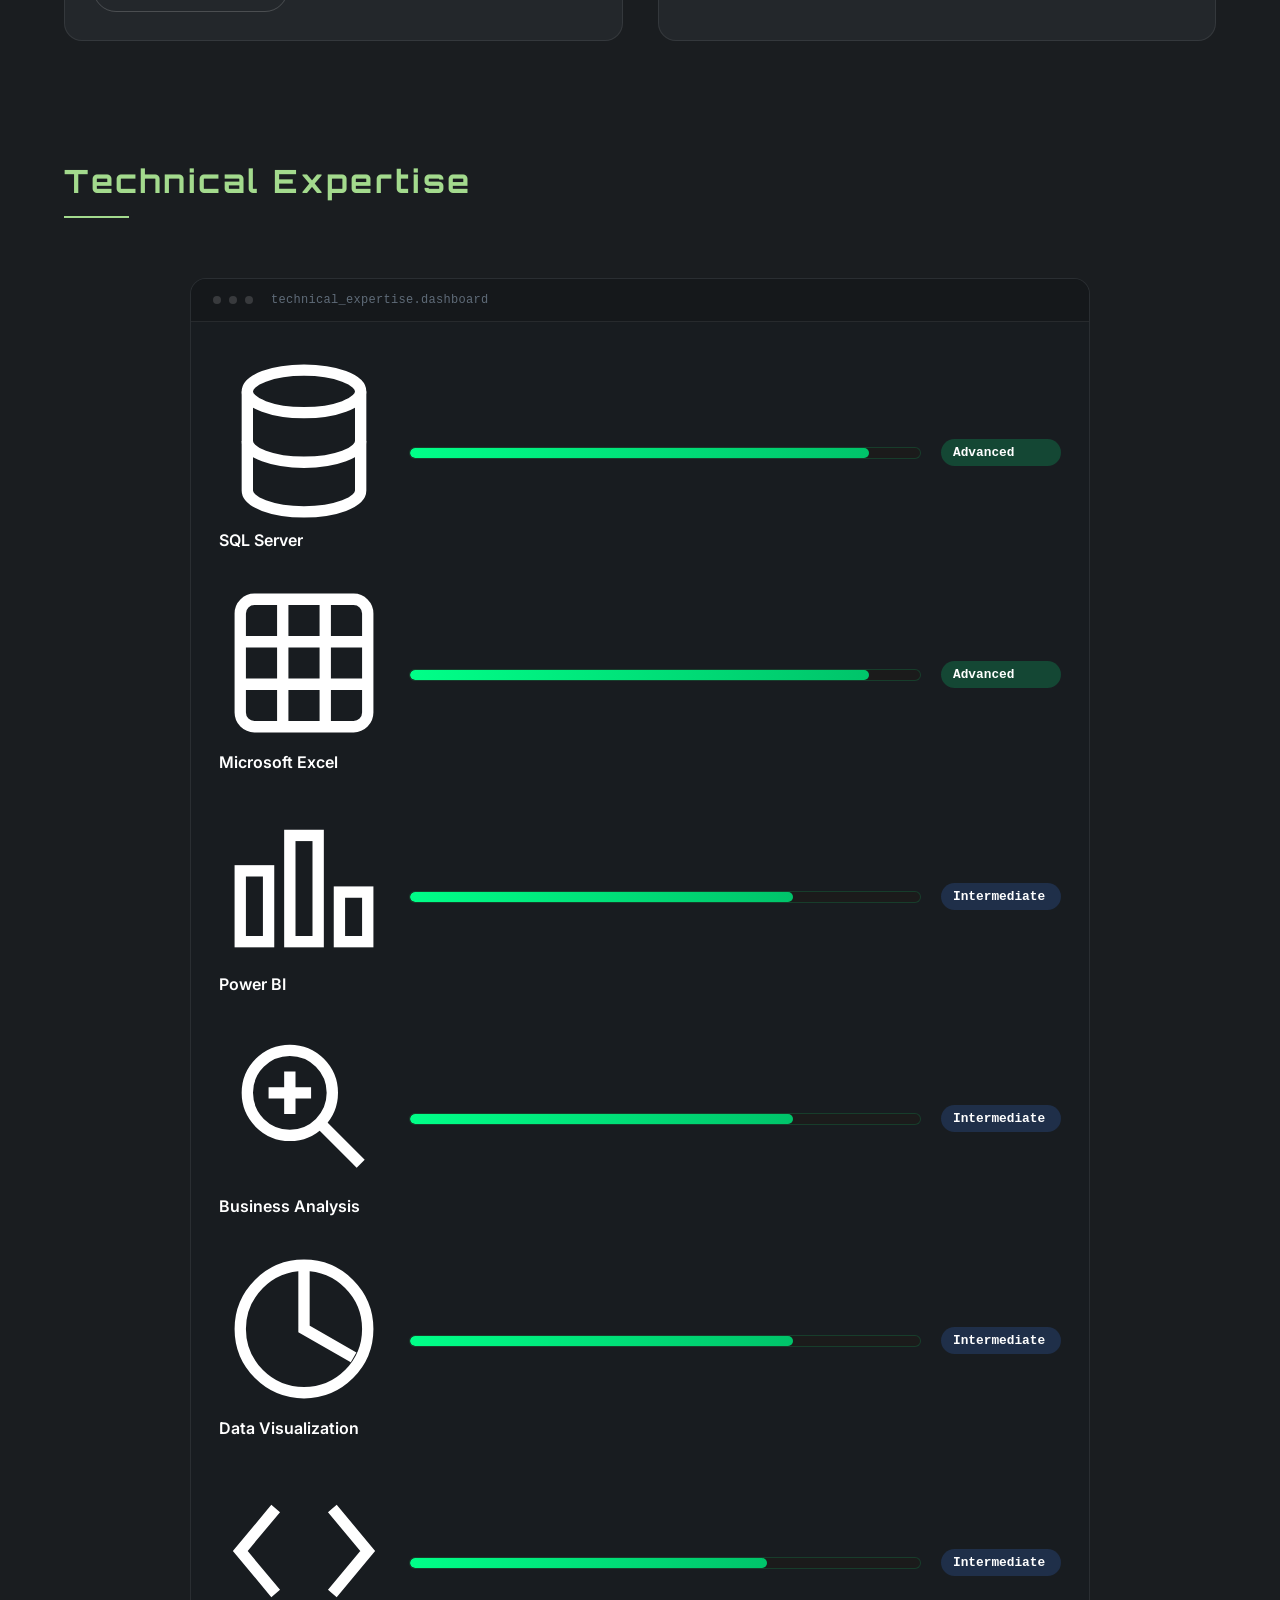
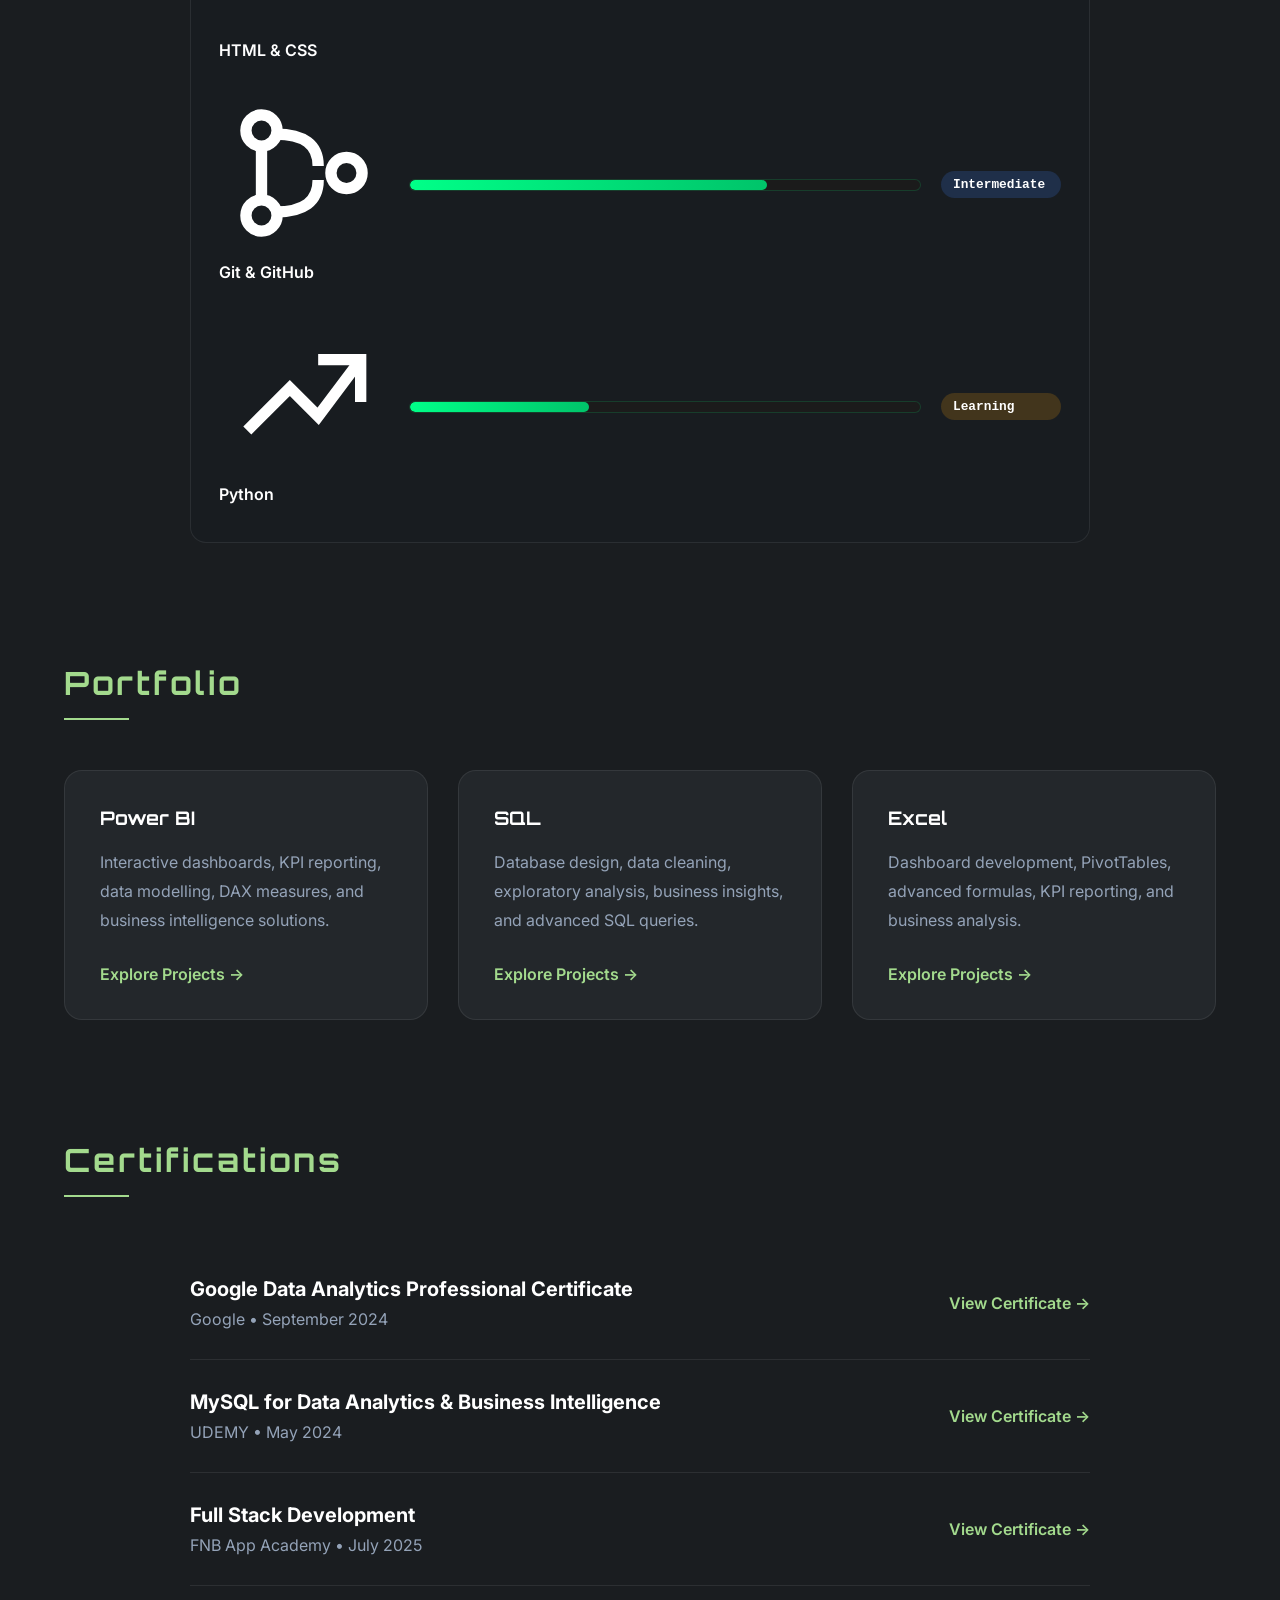
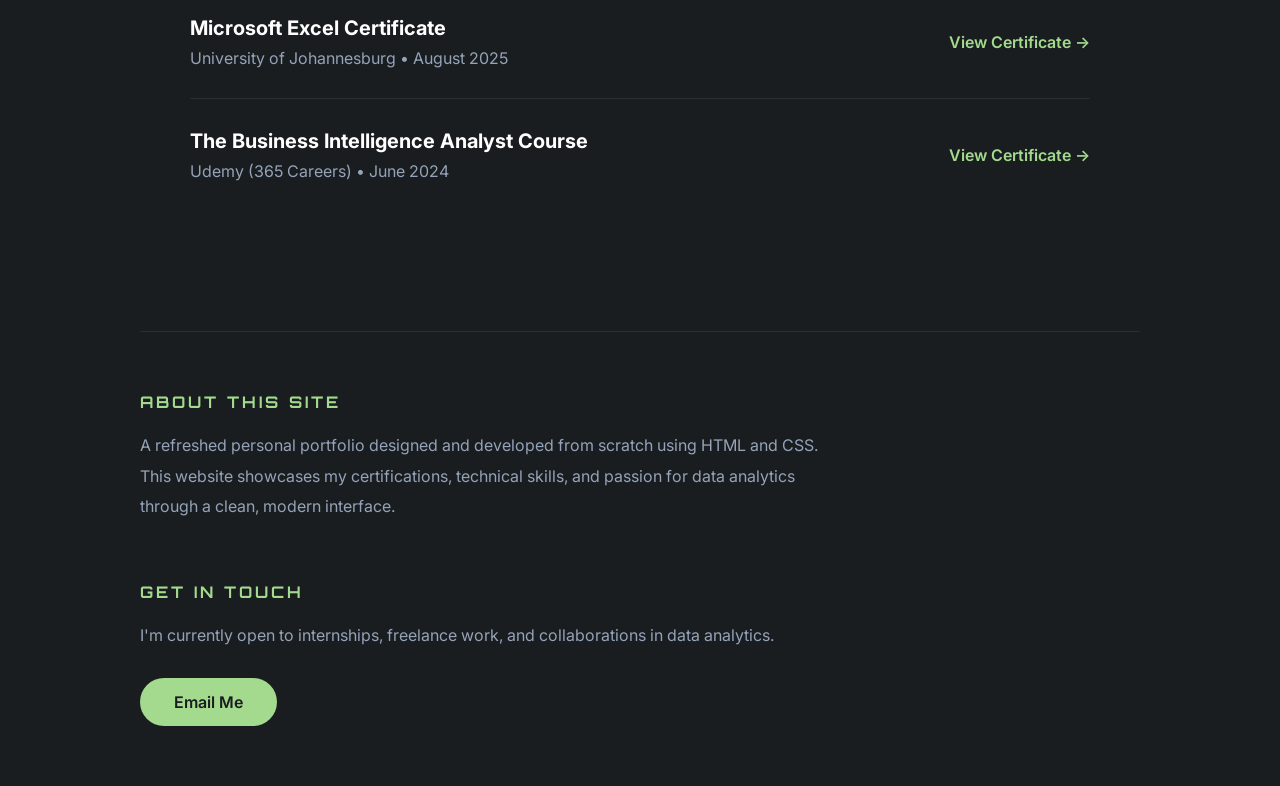
==== commit b980c62c: "Update index.html" ====
--- a/index.html
+++ b/index.html
@@ -14,7 +14,7 @@
 
         <link rel="stylesheet" href="style.css?v=2">
 
-    <link href="https://fonts.googleapis.com/css2?family=Orbitron:wght@700&family=Inter:wght@400;500&display=swap" rel="stylesheet">
+       <link href="https://fonts.googleapis.com/css2?family=Orbitron:wght@700&family=Inter:wght@400;500&family=JetBrains+Mono:wght@400;500;600&display=swap" rel="stylesheet">
 </head>
 
 <body>
@@ -229,12 +229,18 @@
 <div class="heading-line"></div>
 
 </div>
+<div class="skills-panel">
+
+<div class="panel-topbar">
+    <span class="panel-dot"></span><span class="panel-dot"></span><span class="panel-dot"></span>
+    <span class="panel-label">technical_expertise.dashboard</span>
+</div>
 
 <div class="skills-matrix">
 
     <div class="skill-item">
 
-        <span>SQL Server</span>
+        <span><svg class="skill-icon" viewBox="0 0 24 24" fill="none" stroke="currentColor" stroke-width="1.6"><ellipse cx="12" cy="5" rx="8" ry="3"/><path d="M4 5v14a8 3 0 0 0 16 0V5"/><path d="M4 12a8 3 0 0 0 16 0"/></svg>SQL Server</span>
 
         <div class="skill-bar">
 
@@ -242,13 +248,13 @@
 
         </div>
 
-        <small>Advanced</small>
-
-    </div>
-
-    <div class="skill-item">
-
-        <span>Microsoft Excel</span>
+        <span class="skill-level level-advanced">Advanced</span>
+
+    </div>
+
+    <div class="skill-item">
+
+        <span><svg class="skill-icon" viewBox="0 0 24 24" fill="none" stroke="currentColor" stroke-width="1.6"><rect x="3" y="3" width="18" height="18" rx="2"/><line x1="3" y1="9" x2="21" y2="9"/><line x1="3" y1="15" x2="21" y2="15"/><line x1="9" y1="3" x2="9" y2="21"/><line x1="15" y1="3" x2="15" y2="21"/></svg>Microsoft Excel</span>
 
         <div class="skill-bar">
 
@@ -256,13 +262,13 @@
 
         </div>
 
-        <small>Advanced</small>
-
-    </div>
-
-    <div class="skill-item">
-
-        <span>Power BI</span>
+        <span class="skill-level level-advanced">Advanced</span>
+
+    </div>
+
+    <div class="skill-item">
+
+        <span><svg class="skill-icon" viewBox="0 0 24 24" fill="none" stroke="currentColor" stroke-width="1.6"><rect x="3" y="10" width="4" height="10"/><rect x="10" y="5" width="4" height="15"/><rect x="17" y="13" width="4" height="7"/></svg>Power BI</span>
 
         <div class="skill-bar">
 
@@ -270,13 +276,13 @@
 
         </div>
 
-        <small>Intermediate</small>
-
-    </div>
-
-    <div class="skill-item">
-
-        <span>Business Analysis</span>
+        <span class="skill-level level-intermediate">Intermediate</span>
+
+    </div>
+
+    <div class="skill-item">
+
+        <span><svg class="skill-icon" viewBox="0 0 24 24" fill="none" stroke="currentColor" stroke-width="1.6"><circle cx="10" cy="10" r="6"/><line x1="14.5" y1="14.5" x2="20" y2="20"/><path d="M7 10h6M10 7v6"/></svg>Business Analysis</span>
 
         <div class="skill-bar">
 
@@ -284,13 +290,13 @@
 
         </div>
 
-        <small>Intermediate</small>
-
-    </div>
-
-    <div class="skill-item">
-
-        <span>Data Visualization</span>
+        <span class="skill-level level-intermediate">Intermediate</span>
+
+    </div>
+
+    <div class="skill-item">
+
+        <span><svg class="skill-icon" viewBox="0 0 24 24" fill="none" stroke="currentColor" stroke-width="1.6"><circle cx="12" cy="12" r="9"/><path d="M12 3v9l7 4"/></svg>Data Visualization</span>
 
         <div class="skill-bar">
 
@@ -298,13 +304,13 @@
 
         </div>
 
-        <small>Intermediate</small>
-
-    </div>
-
-    <div class="skill-item">
-
-        <span>HTML & CSS</span>
+        <span class="skill-level level-intermediate">Intermediate</span>
+
+    </div>
+
+    <div class="skill-item">
+
+        <span><svg class="skill-icon" viewBox="0 0 24 24" fill="none" stroke="currentColor" stroke-width="1.6"><polyline points="8 6 3 12 8 18"/><polyline points="16 6 21 12 16 18"/></svg>HTML & CSS</span>
 
         <div class="skill-bar">
 
@@ -312,13 +318,13 @@
 
         </div>
 
-        <small>Intermediate</small>
-
-    </div>
-
-    <div class="skill-item">
-
-        <span>Git & GitHub</span>
+        <span class="skill-level level-intermediate">Intermediate</span>
+
+    </div>
+
+    <div class="skill-item">
+
+        <span><svg class="skill-icon" viewBox="0 0 24 24" fill="none" stroke="currentColor" stroke-width="1.6"><circle cx="6" cy="6" r="2.2"/><circle cx="6" cy="18" r="2.2"/><circle cx="18" cy="12" r="2.2"/><path d="M6 8.2V15.8M8 6.5c4 0 6 1.5 6 4.5M8 17.5c4 0 6-1.5 6-4.5"/></svg>Git & GitHub</span>
 
         <div class="skill-bar">
 
@@ -326,13 +332,13 @@
 
         </div>
 
-        <small>Intermediate</small>
-
-    </div>
-
-    <div class="skill-item">
-
-        <span>Python</span>
+        <span class="skill-level level-intermediate">Intermediate</span>
+
+    </div>
+
+    <div class="skill-item">
+
+        <span><svg class="skill-icon" viewBox="0 0 24 24" fill="none" stroke="currentColor" stroke-width="1.6"><polyline points="4 17 10 11 14 15 20 7"/><polyline points="14 7 20 7 20 13"/></svg>Python</span>
 
         <div class="skill-bar">
 
@@ -340,11 +346,14 @@
 
         </div>
 
-        <small>Currently Learning</small>
-
-    </div>
-
-</div>
+        <span class="skill-level level-learning">Learning</span>
+
+    </div>
+
+</div>
+
+</div>
+
 
 </section>
 
--- a/style.css
+++ b/style.css
@@ -1299,3 +1299,90 @@
     transition:.25s;
     margin-right:32px;
 }
+/* ==========================================
+   SKILLS DASHBOARD PANEL
+========================================== */
+
+.skills-panel{
+    max-width:900px;
+    margin:60px auto 0;
+    background:#181c20;
+    border:1px solid rgba(255,255,255,.08);
+    border-radius:16px;
+    overflow:hidden;
+}
+
+.panel-topbar{
+    display:flex;
+    align-items:center;
+    gap:8px;
+    padding:14px 22px;
+    border-bottom:1px solid rgba(255,255,255,.08);
+    background:#15181b;
+}
+
+.panel-dot{
+    width:8px;
+    height:8px;
+    border-radius:50%;
+    background:rgba(255,255,255,.15);
+}
+
+.panel-label{
+    margin-left:10px;
+    font-family:'JetBrains Mono',monospace;
+    font-size:.75rem;
+    color:#5f6b78;
+    letter-spacing:.3px;
+}
+
+.skills-panel .skills-matrix{
+    margin:0;
+    padding:34px 28px 38px;
+}
+
+.skill-level{
+    font-family:'JetBrains Mono',monospace;
+    white-space:nowrap;
+}
+
+/* ==========================================
+   PORTFOLIO CARD TOP / TAGS / MINI CHARTS
+========================================== */
+
+.card-top{
+    display:flex;
+    align-items:center;
+    justify-content:space-between;
+    margin-bottom:18px;
+}
+
+.card-top .category-icon{
+    margin-bottom:0;
+}
+
+.card-tag{
+    font-family:'JetBrains Mono',monospace;
+    font-size:.7rem;
+    letter-spacing:.5px;
+    color:#5f6b78;
+}
+
+.card-chart{
+    width:100%;
+    height:56px;
+    margin:20px 0 24px;
+    display:block;
+}
+
+@media (max-width:600px){
+
+    .skills-panel .skills-matrix{
+        padding:26px 18px 30px;
+    }
+
+    .card-tag{
+        display:none;
+    }
+
+}
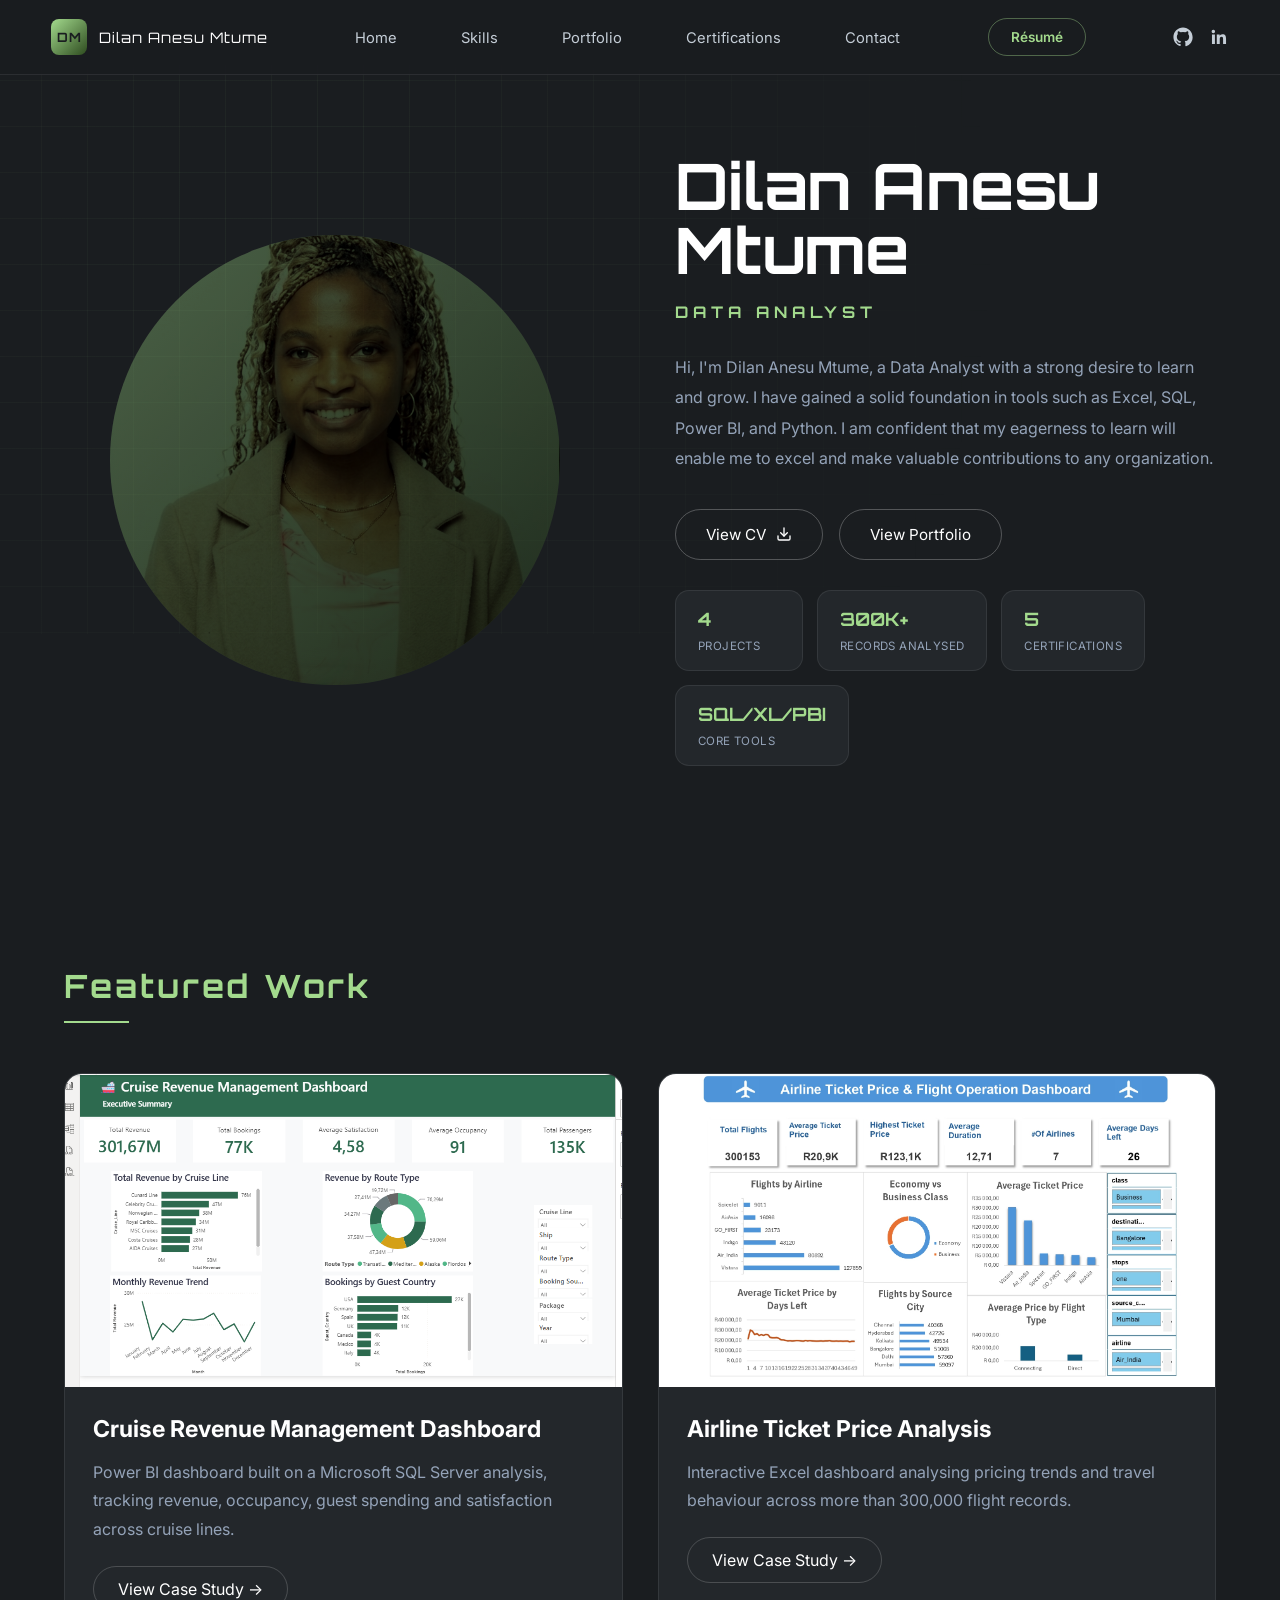
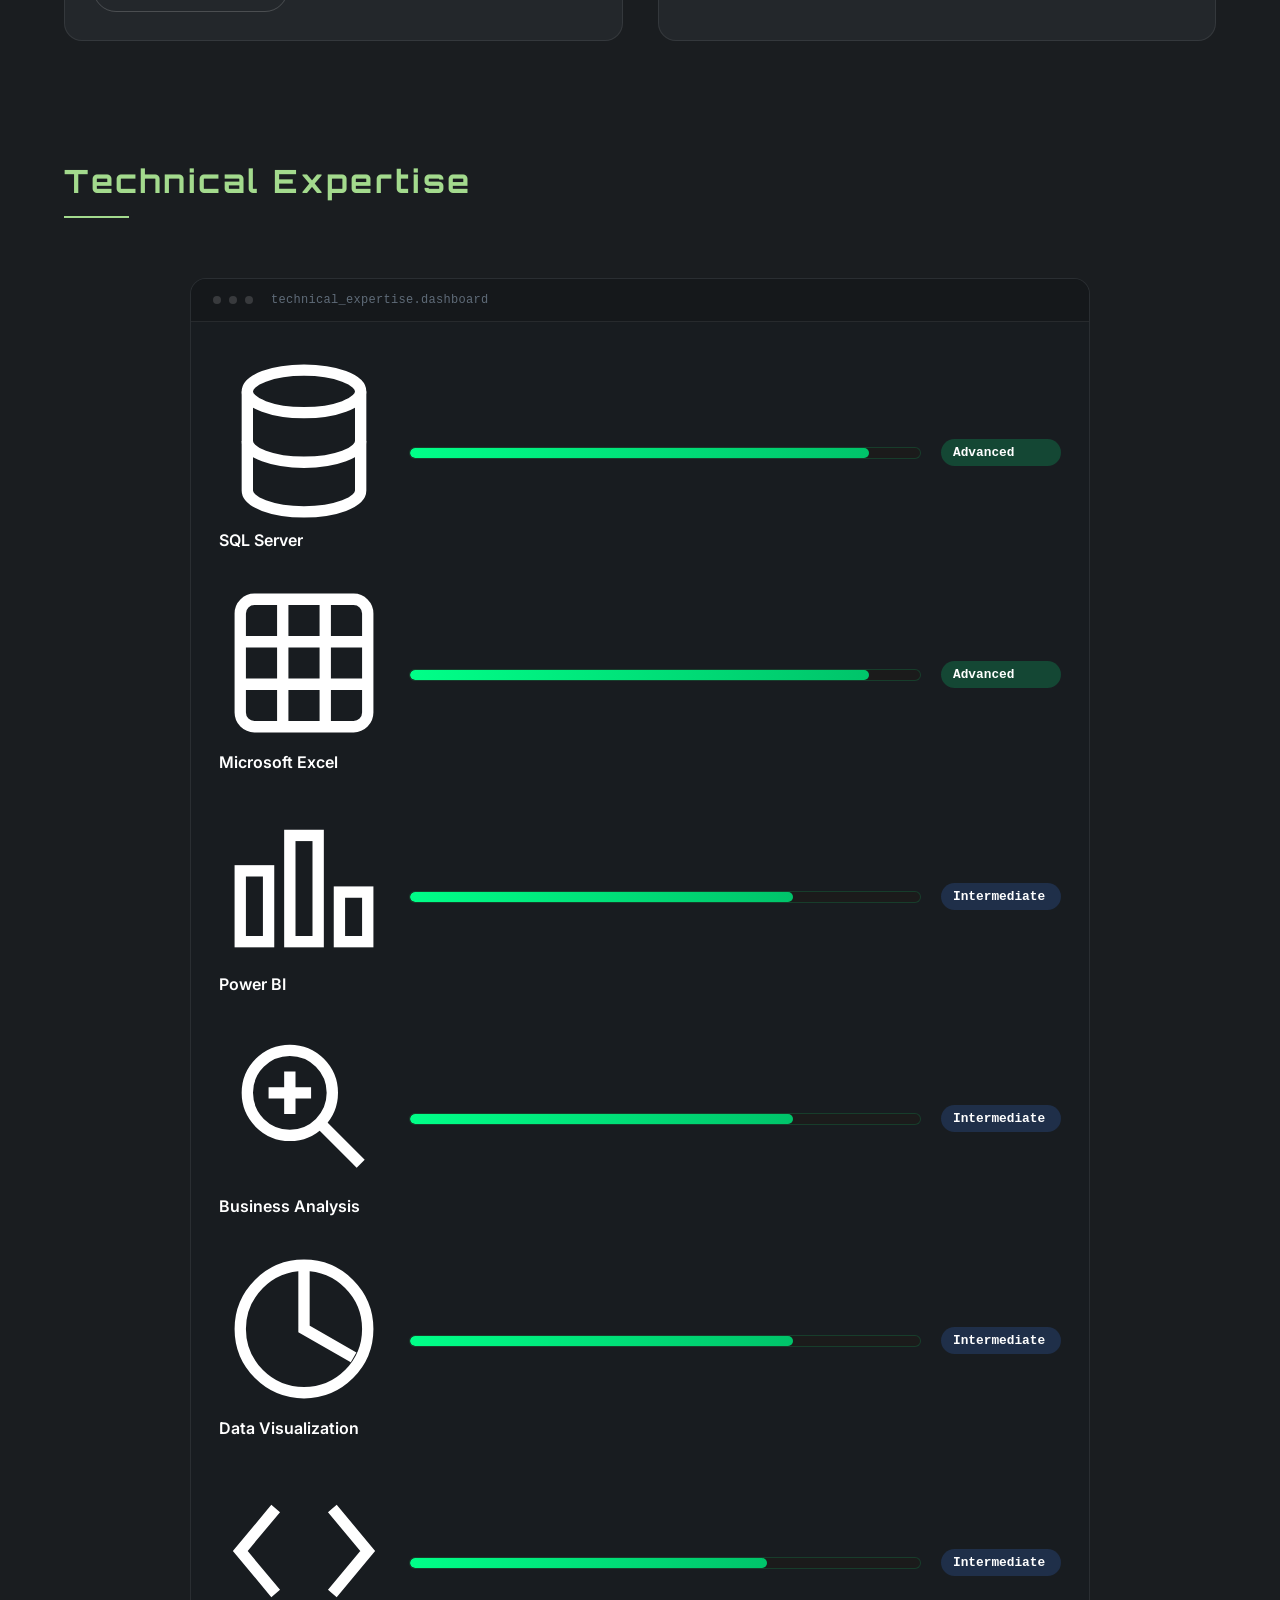
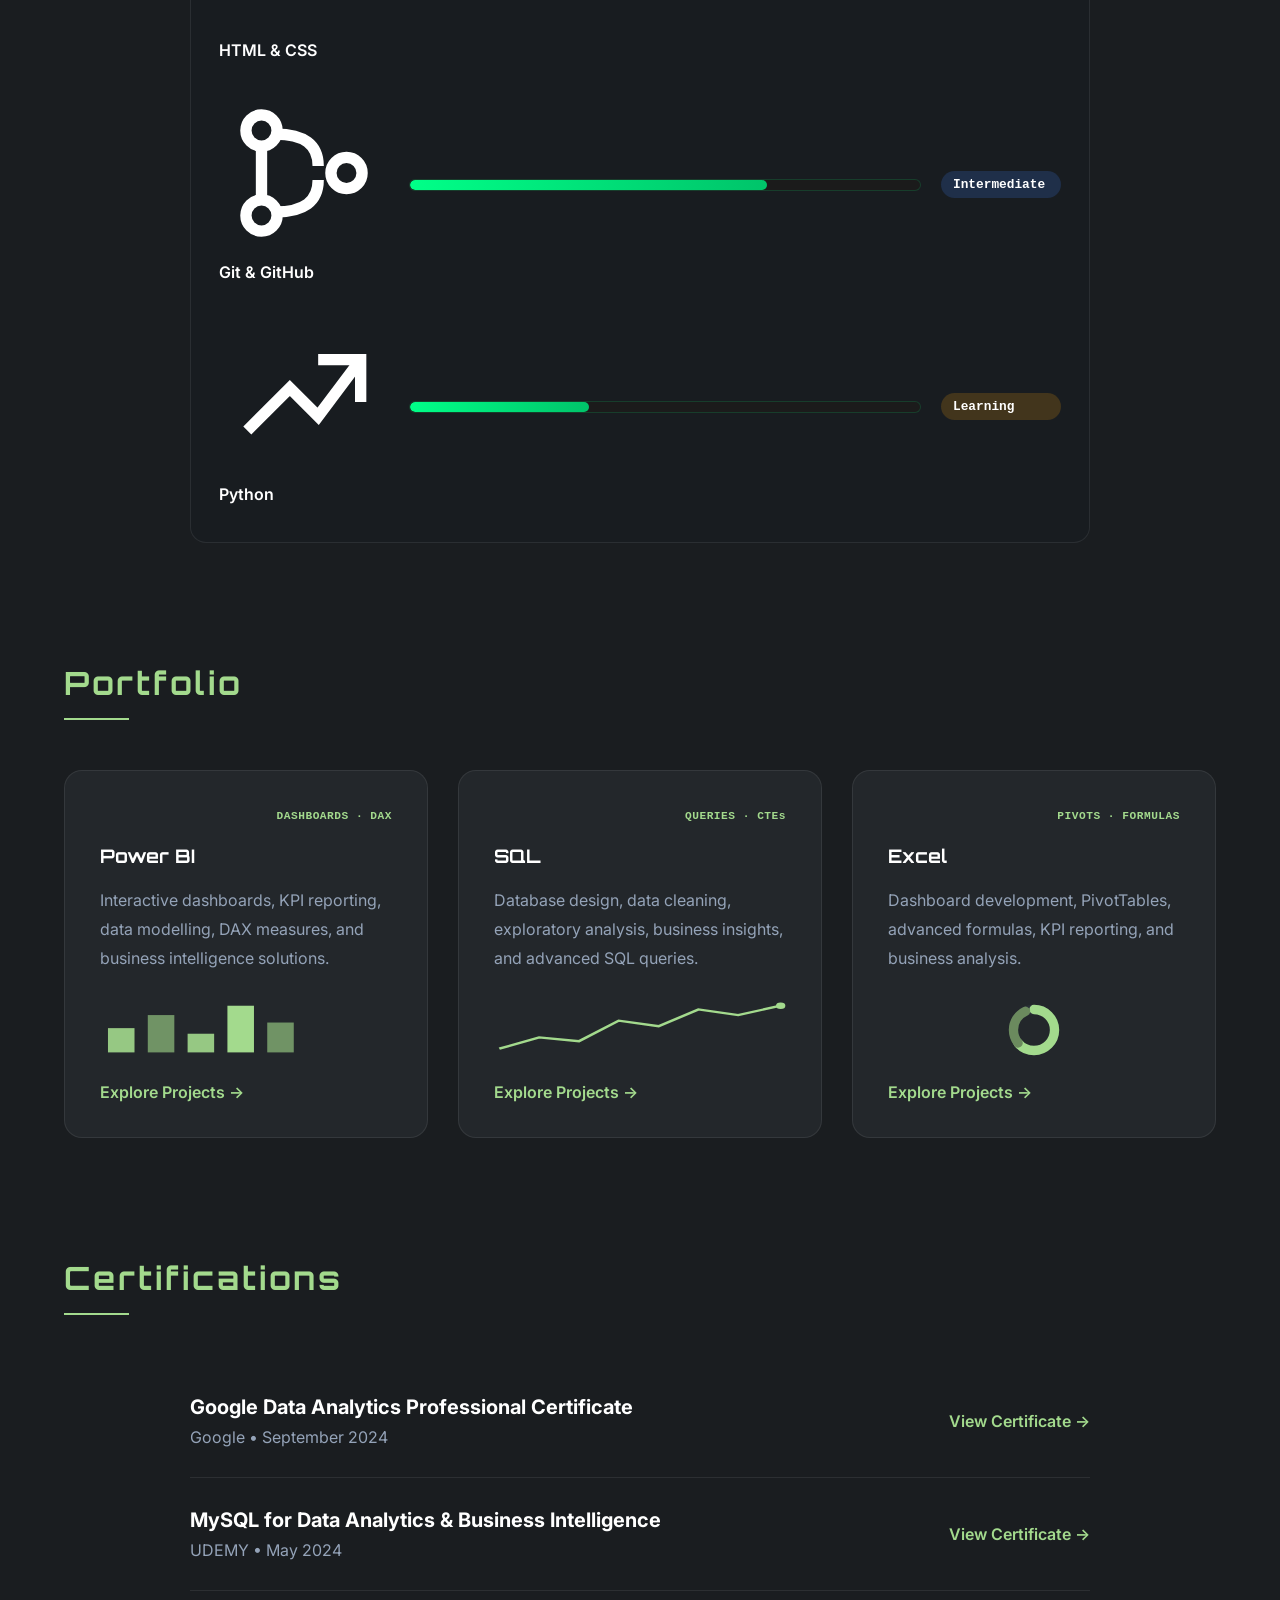
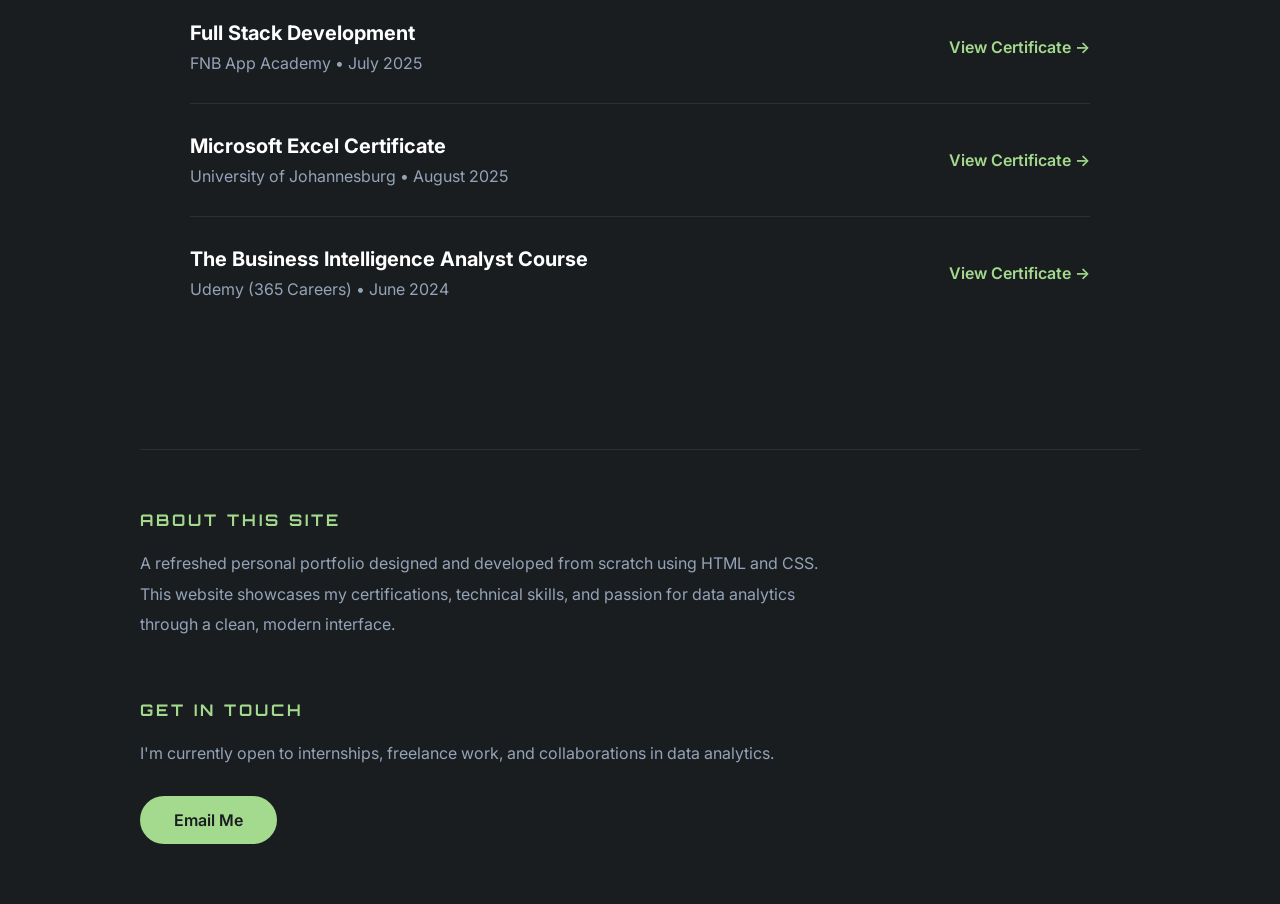
==== commit 64830244: "Update index.html" ====
--- a/index.html
+++ b/index.html
@@ -370,9 +370,16 @@
 
     <div class="project-categories">
 
-        <!-- Power BI -->
+             <!-- Power BI -->
 
         <a href="powerbi.html" class="category-card">
+
+            <div class="card-top">
+                <div class="category-icon">
+                    <svg viewBox="0 0 24 24" fill="none" stroke="currentColor" stroke-width="1.6"><rect x="3" y="10" width="4" height="10"/><rect x="10" y="5" width="4" height="15"/><rect x="17" y="13" width="4" height="7"/></svg>
+                </div>
+                <span class="card-tag">DASHBOARDS · DAX</span>
+            </div>
 
             <h3>Power BI</h3>
 
@@ -381,6 +388,14 @@
                 DAX measures, and business intelligence solutions.
             </p>
 
+            <svg class="card-chart" viewBox="0 0 220 60" preserveAspectRatio="none">
+                <rect x="6" y="28" width="20" height="26" fill="#a3da8d" opacity="0.9"/>
+                <rect x="36" y="14" width="20" height="40" fill="#a3da8d" opacity="0.6"/>
+                <rect x="66" y="34" width="20" height="20" fill="#a3da8d" opacity="0.9"/>
+                <rect x="96" y="4" width="20" height="50" fill="#a3da8d"/>
+                <rect x="126" y="22" width="20" height="32" fill="#a3da8d" opacity="0.6"/>
+            </svg>
+
             <span>Explore Projects →</span>
 
         </a>
@@ -388,6 +403,13 @@
         <!-- SQL -->
 
         <a href="sql.html" class="category-card">
+
+            <div class="card-top">
+                <div class="category-icon">
+                    <svg viewBox="0 0 24 24" fill="none" stroke="currentColor" stroke-width="1.6"><ellipse cx="12" cy="5" rx="8" ry="3"/><path d="M4 5v14a8 3 0 0 0 16 0V5"/><path d="M4 12a8 3 0 0 0 16 0"/></svg>
+                </div>
+                <span class="card-tag">QUERIES · CTEs</span>
+            </div>
 
             <h3>SQL</h3>
 
@@ -396,6 +418,11 @@
                 business insights, and advanced SQL queries.
             </p>
 
+            <svg class="card-chart" viewBox="0 0 220 60" preserveAspectRatio="none">
+                <polyline points="4,50 34,38 64,42 94,20 124,26 154,8 184,14 216,4" fill="none" stroke="#a3da8d" stroke-width="2.5"/>
+                <circle cx="216" cy="4" r="3.5" fill="#a3da8d"/>
+            </svg>
+
             <span>Explore Projects →</span>
 
         </a>
@@ -403,6 +430,13 @@
         <!-- Excel -->
 
         <a href="excel.html" class="category-card">
+
+            <div class="card-top">
+                <div class="category-icon">
+                    <svg viewBox="0 0 24 24" fill="none" stroke="currentColor" stroke-width="1.6"><rect x="3" y="3" width="18" height="18" rx="2"/><line x1="3" y1="9" x2="21" y2="9"/><line x1="3" y1="15" x2="21" y2="15"/><line x1="9" y1="3" x2="9" y2="21"/><line x1="15" y1="3" x2="15" y2="21"/></svg>
+                </div>
+                <span class="card-tag">PIVOTS · FORMULAS</span>
+            </div>
 
             <h3>Excel</h3>
 
@@ -410,6 +444,12 @@
                 Dashboard development, PivotTables, advanced formulas,
                 KPI reporting, and business analysis.
             </p>
+
+            <svg class="card-chart" viewBox="0 0 60 60">
+                <circle cx="30" cy="30" r="22" fill="none" stroke="#2a3138" stroke-width="10"/>
+                <circle cx="30" cy="30" r="22" fill="none" stroke="#a3da8d" stroke-width="10" stroke-dasharray="88 138" stroke-linecap="round" transform="rotate(-90 30 30)"/>
+                <circle cx="30" cy="30" r="22" fill="none" stroke="#6b8a5e" stroke-width="10" stroke-dasharray="40 138" stroke-dashoffset="-88" stroke-linecap="round" transform="rotate(-90 30 30)"/>
+            </svg>
 
             <span>Explore Projects →</span>
 
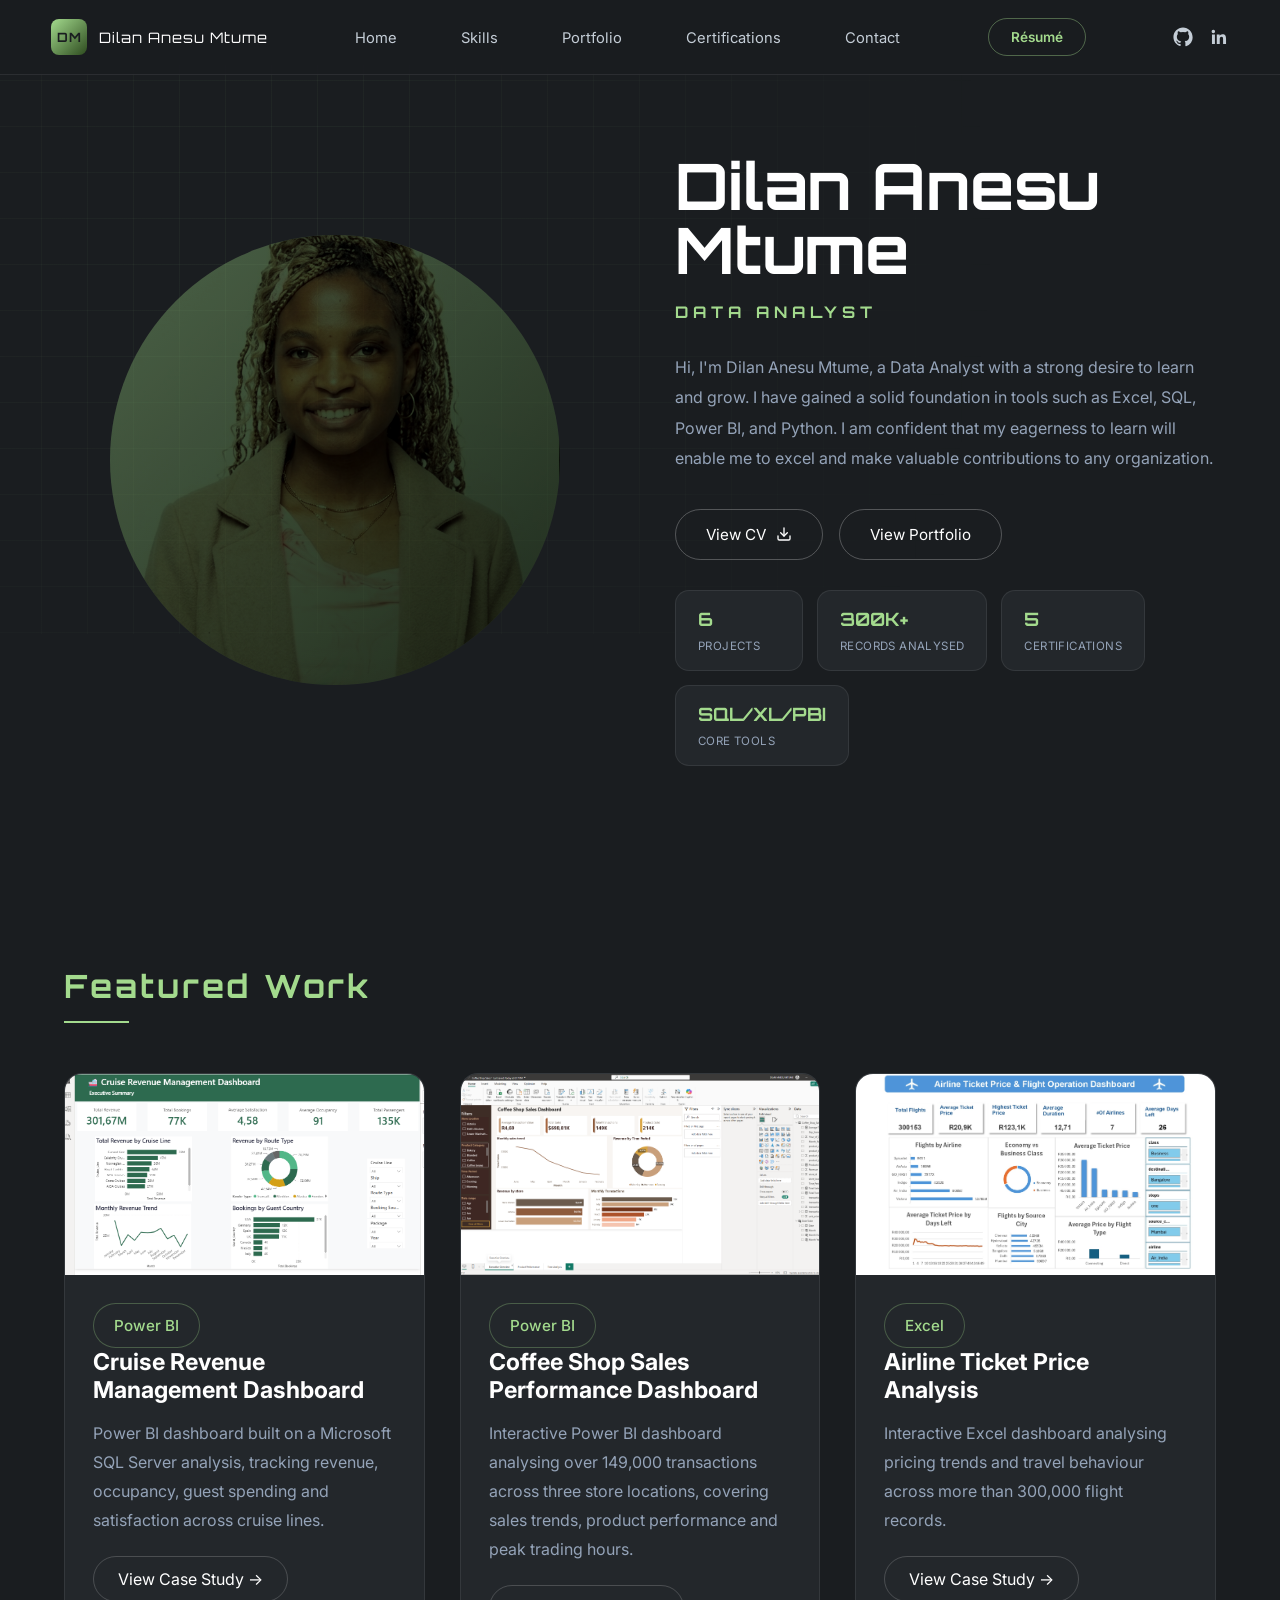
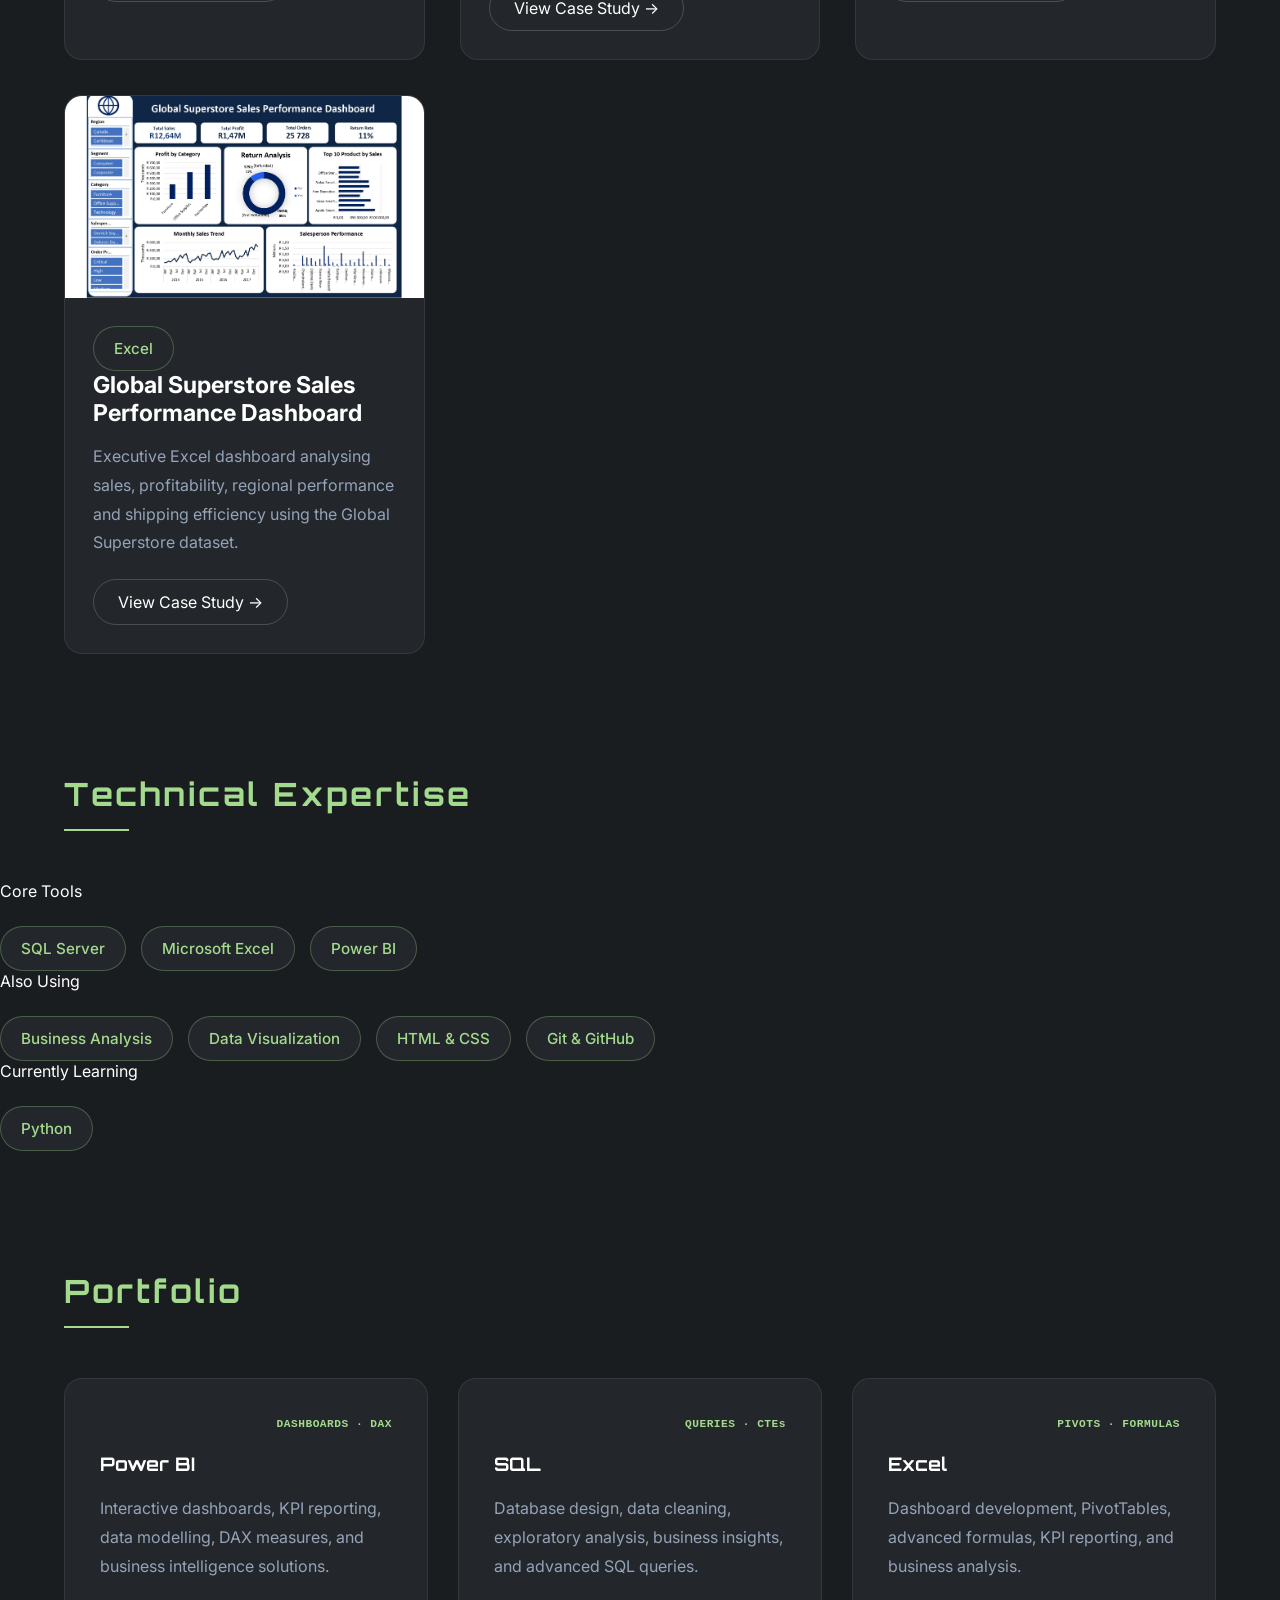
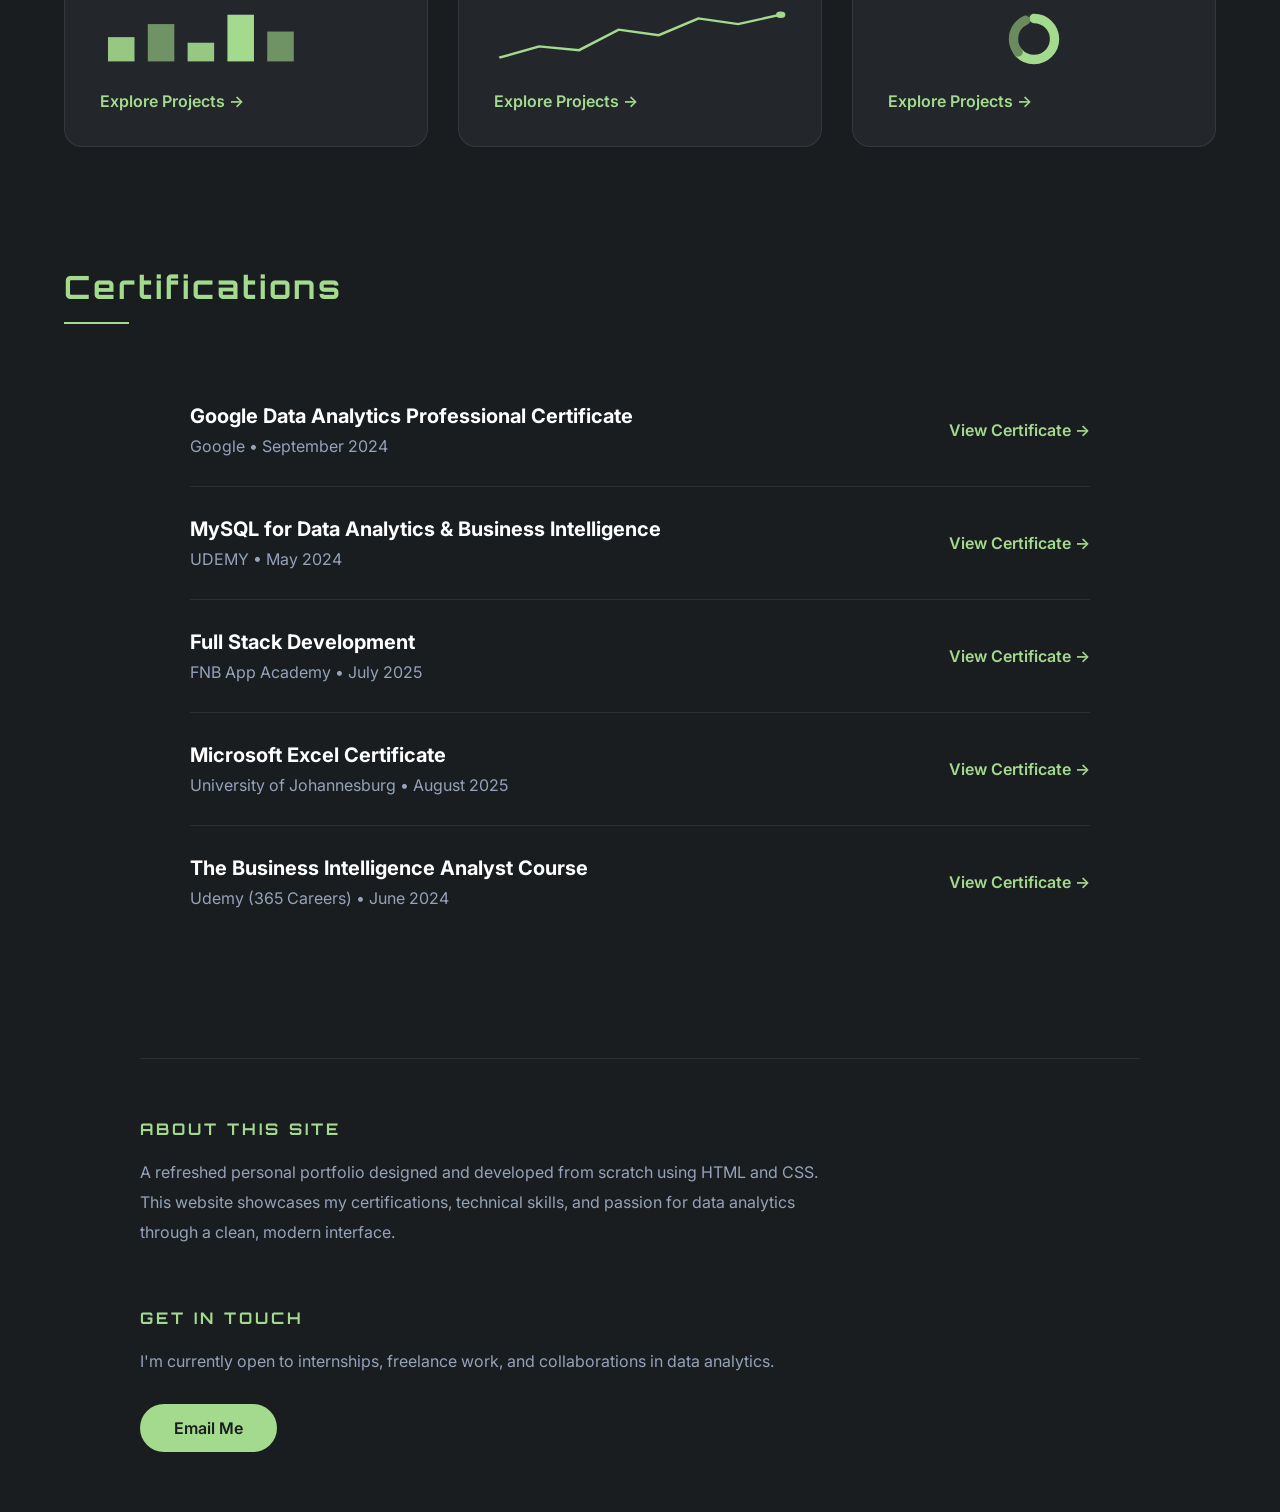
==== commit 381de245: "Update index.html" ====
--- a/index.html
+++ b/index.html
@@ -124,7 +124,7 @@
                 <div class="hero-stats">
 
                     <div class="hero-stat">
-                        <strong>4</strong>
+                        <strong>6</strong>
                         <span>Projects</span>
                     </div>
 
@@ -149,7 +149,7 @@
 
         </section>
 
-        <!-- ==========================
+             <!-- ==========================
      FEATURED WORK
 ========================== -->
 
@@ -174,6 +174,8 @@
             <img src="your-folder-name/cruise_revenue_dashboard01.png" alt="Cruise Revenue Management Dashboard">
 
             <div class="project-info">
+
+                <span class="tool-badge">Power BI</span>
 
                 <h4>Cruise Revenue Management Dashboard</h4>
 
@@ -191,9 +193,33 @@
 
         <div class="project-card">
 
+            <img src="your-folder-name/Executive overview.png" alt="Coffee Shop Sales Performance Dashboard">
+
+            <div class="project-info">
+
+                <span class="tool-badge">Power BI</span>
+
+                <h4>Coffee Shop Sales Performance Dashboard</h4>
+
+                <p>
+                    Interactive Power BI dashboard analysing over 149,000 transactions
+                    across three store locations, covering sales trends, product
+                    performance and peak trading hours.
+                </p>
+
+                <a href="coffee-shop-powerbi.html" class="project-btn">View Case Study →</a>
+
+            </div>
+
+        </div>
+
+        <div class="project-card">
+
             <img src="airline-dashboard.png" alt="Airline Ticket Price Analysis Dashboard">
 
             <div class="project-info">
+
+                <span class="tool-badge">Excel</span>
 
                 <h4>Airline Ticket Price Analysis</h4>
 
@@ -208,6 +234,28 @@
 
         </div>
 
+        <div class="project-card">
+
+            <img src="your-folder-name/Global_Superstore_Sales_page-0001.jpg" alt="Global Superstore Sales Performance Dashboard">
+
+            <div class="project-info">
+
+                <span class="tool-badge">Excel</span>
+
+                <h4>Global Superstore Sales Performance Dashboard</h4>
+
+                <p>
+                    Executive Excel dashboard analysing sales, profitability,
+                    regional performance and shipping efficiency using the
+                    Global Superstore dataset.
+                </p>
+
+                <a href="global-superstore.html" class="project-btn">View Case Study →</a>
+
+            </div>
+
+        </div>
+
     </div>
 
 </section>
@@ -229,132 +277,35 @@
 <div class="heading-line"></div>
 
 </div>
-<div class="skills-panel">
-
-<div class="panel-topbar">
-    <span class="panel-dot"></span><span class="panel-dot"></span><span class="panel-dot"></span>
-    <span class="panel-label">technical_expertise.dashboard</span>
+<div class="skills-groups">
+
+    <div class="skills-group">
+        <div class="skills-group-label">Core Tools</div>
+        <div class="tools-grid">
+            <span class="tool-badge">SQL Server</span>
+            <span class="tool-badge">Microsoft Excel</span>
+            <span class="tool-badge">Power BI</span>
+        </div>
+    </div>
+
+    <div class="skills-group">
+        <div class="skills-group-label">Also Using</div>
+        <div class="tools-grid">
+            <span class="tool-badge">Business Analysis</span>
+            <span class="tool-badge">Data Visualization</span>
+            <span class="tool-badge">HTML & CSS</span>
+            <span class="tool-badge">Git & GitHub</span>
+        </div>
+    </div>
+
+    <div class="skills-group">
+        <div class="skills-group-label">Currently Learning</div>
+        <div class="tools-grid">
+            <span class="tool-badge">Python</span>
+        </div>
+    </div>
+
 </div>
-
-<div class="skills-matrix">
-
-    <div class="skill-item">
-
-        <span><svg class="skill-icon" viewBox="0 0 24 24" fill="none" stroke="currentColor" stroke-width="1.6"><ellipse cx="12" cy="5" rx="8" ry="3"/><path d="M4 5v14a8 3 0 0 0 16 0V5"/><path d="M4 12a8 3 0 0 0 16 0"/></svg>SQL Server</span>
-
-        <div class="skill-bar">
-
-            <div class="skill-fill advanced"></div>
-
-        </div>
-
-        <span class="skill-level level-advanced">Advanced</span>
-
-    </div>
-
-    <div class="skill-item">
-
-        <span><svg class="skill-icon" viewBox="0 0 24 24" fill="none" stroke="currentColor" stroke-width="1.6"><rect x="3" y="3" width="18" height="18" rx="2"/><line x1="3" y1="9" x2="21" y2="9"/><line x1="3" y1="15" x2="21" y2="15"/><line x1="9" y1="3" x2="9" y2="21"/><line x1="15" y1="3" x2="15" y2="21"/></svg>Microsoft Excel</span>
-
-        <div class="skill-bar">
-
-            <div class="skill-fill advanced"></div>
-
-        </div>
-
-        <span class="skill-level level-advanced">Advanced</span>
-
-    </div>
-
-    <div class="skill-item">
-
-        <span><svg class="skill-icon" viewBox="0 0 24 24" fill="none" stroke="currentColor" stroke-width="1.6"><rect x="3" y="10" width="4" height="10"/><rect x="10" y="5" width="4" height="15"/><rect x="17" y="13" width="4" height="7"/></svg>Power BI</span>
-
-        <div class="skill-bar">
-
-            <div class="skill-fill intermediate-high"></div>
-
-        </div>
-
-        <span class="skill-level level-intermediate">Intermediate</span>
-
-    </div>
-
-    <div class="skill-item">
-
-        <span><svg class="skill-icon" viewBox="0 0 24 24" fill="none" stroke="currentColor" stroke-width="1.6"><circle cx="10" cy="10" r="6"/><line x1="14.5" y1="14.5" x2="20" y2="20"/><path d="M7 10h6M10 7v6"/></svg>Business Analysis</span>
-
-        <div class="skill-bar">
-
-            <div class="skill-fill intermediate-high"></div>
-
-        </div>
-
-        <span class="skill-level level-intermediate">Intermediate</span>
-
-    </div>
-
-    <div class="skill-item">
-
-        <span><svg class="skill-icon" viewBox="0 0 24 24" fill="none" stroke="currentColor" stroke-width="1.6"><circle cx="12" cy="12" r="9"/><path d="M12 3v9l7 4"/></svg>Data Visualization</span>
-
-        <div class="skill-bar">
-
-            <div class="skill-fill intermediate-high"></div>
-
-        </div>
-
-        <span class="skill-level level-intermediate">Intermediate</span>
-
-    </div>
-
-    <div class="skill-item">
-
-        <span><svg class="skill-icon" viewBox="0 0 24 24" fill="none" stroke="currentColor" stroke-width="1.6"><polyline points="8 6 3 12 8 18"/><polyline points="16 6 21 12 16 18"/></svg>HTML & CSS</span>
-
-        <div class="skill-bar">
-
-            <div class="skill-fill intermediate"></div>
-
-        </div>
-
-        <span class="skill-level level-intermediate">Intermediate</span>
-
-    </div>
-
-    <div class="skill-item">
-
-        <span><svg class="skill-icon" viewBox="0 0 24 24" fill="none" stroke="currentColor" stroke-width="1.6"><circle cx="6" cy="6" r="2.2"/><circle cx="6" cy="18" r="2.2"/><circle cx="18" cy="12" r="2.2"/><path d="M6 8.2V15.8M8 6.5c4 0 6 1.5 6 4.5M8 17.5c4 0 6-1.5 6-4.5"/></svg>Git & GitHub</span>
-
-        <div class="skill-bar">
-
-            <div class="skill-fill intermediate"></div>
-
-        </div>
-
-        <span class="skill-level level-intermediate">Intermediate</span>
-
-    </div>
-
-    <div class="skill-item">
-
-        <span><svg class="skill-icon" viewBox="0 0 24 24" fill="none" stroke="currentColor" stroke-width="1.6"><polyline points="4 17 10 11 14 15 20 7"/><polyline points="14 7 20 7 20 13"/></svg>Python</span>
-
-        <div class="skill-bar">
-
-            <div class="skill-fill learning"></div>
-
-        </div>
-
-        <span class="skill-level level-learning">Learning</span>
-
-    </div>
-
-</div>
-
-</div>
-
-
 </section>
 
       <!-- ==========================
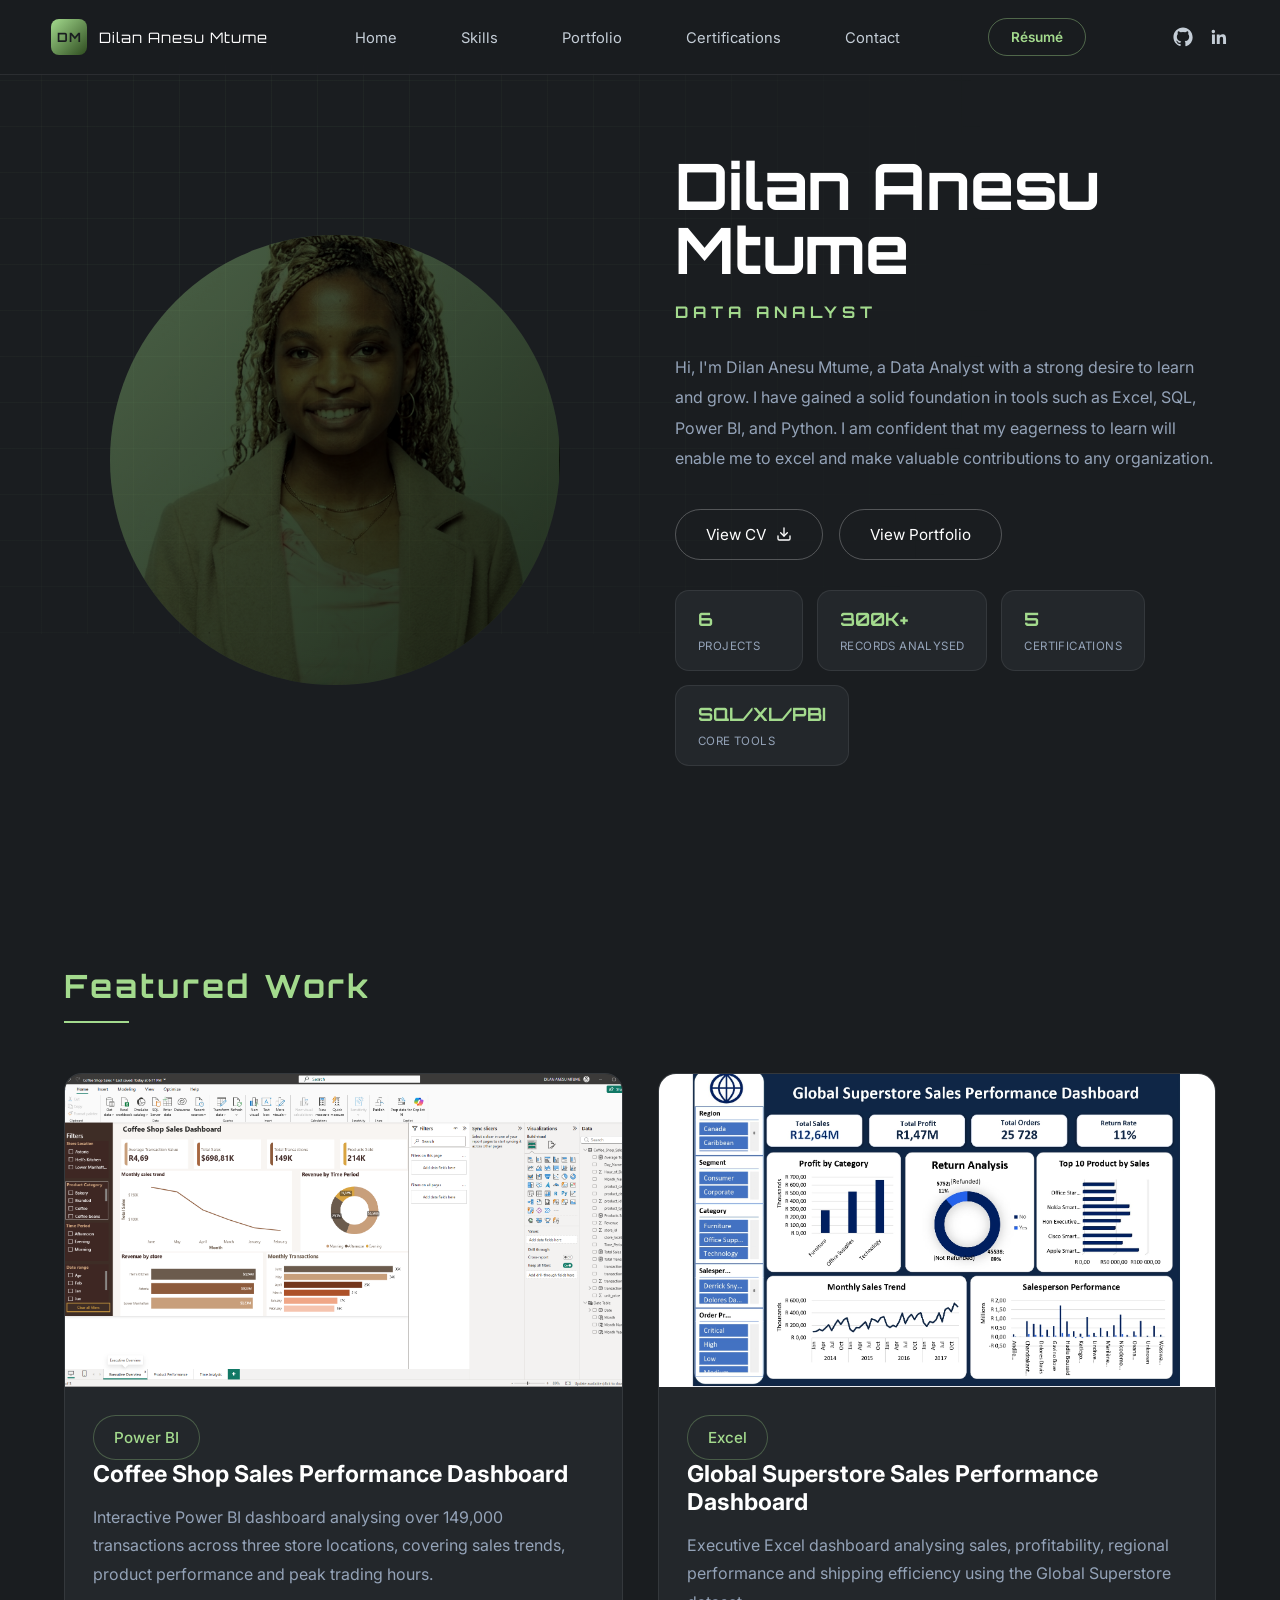
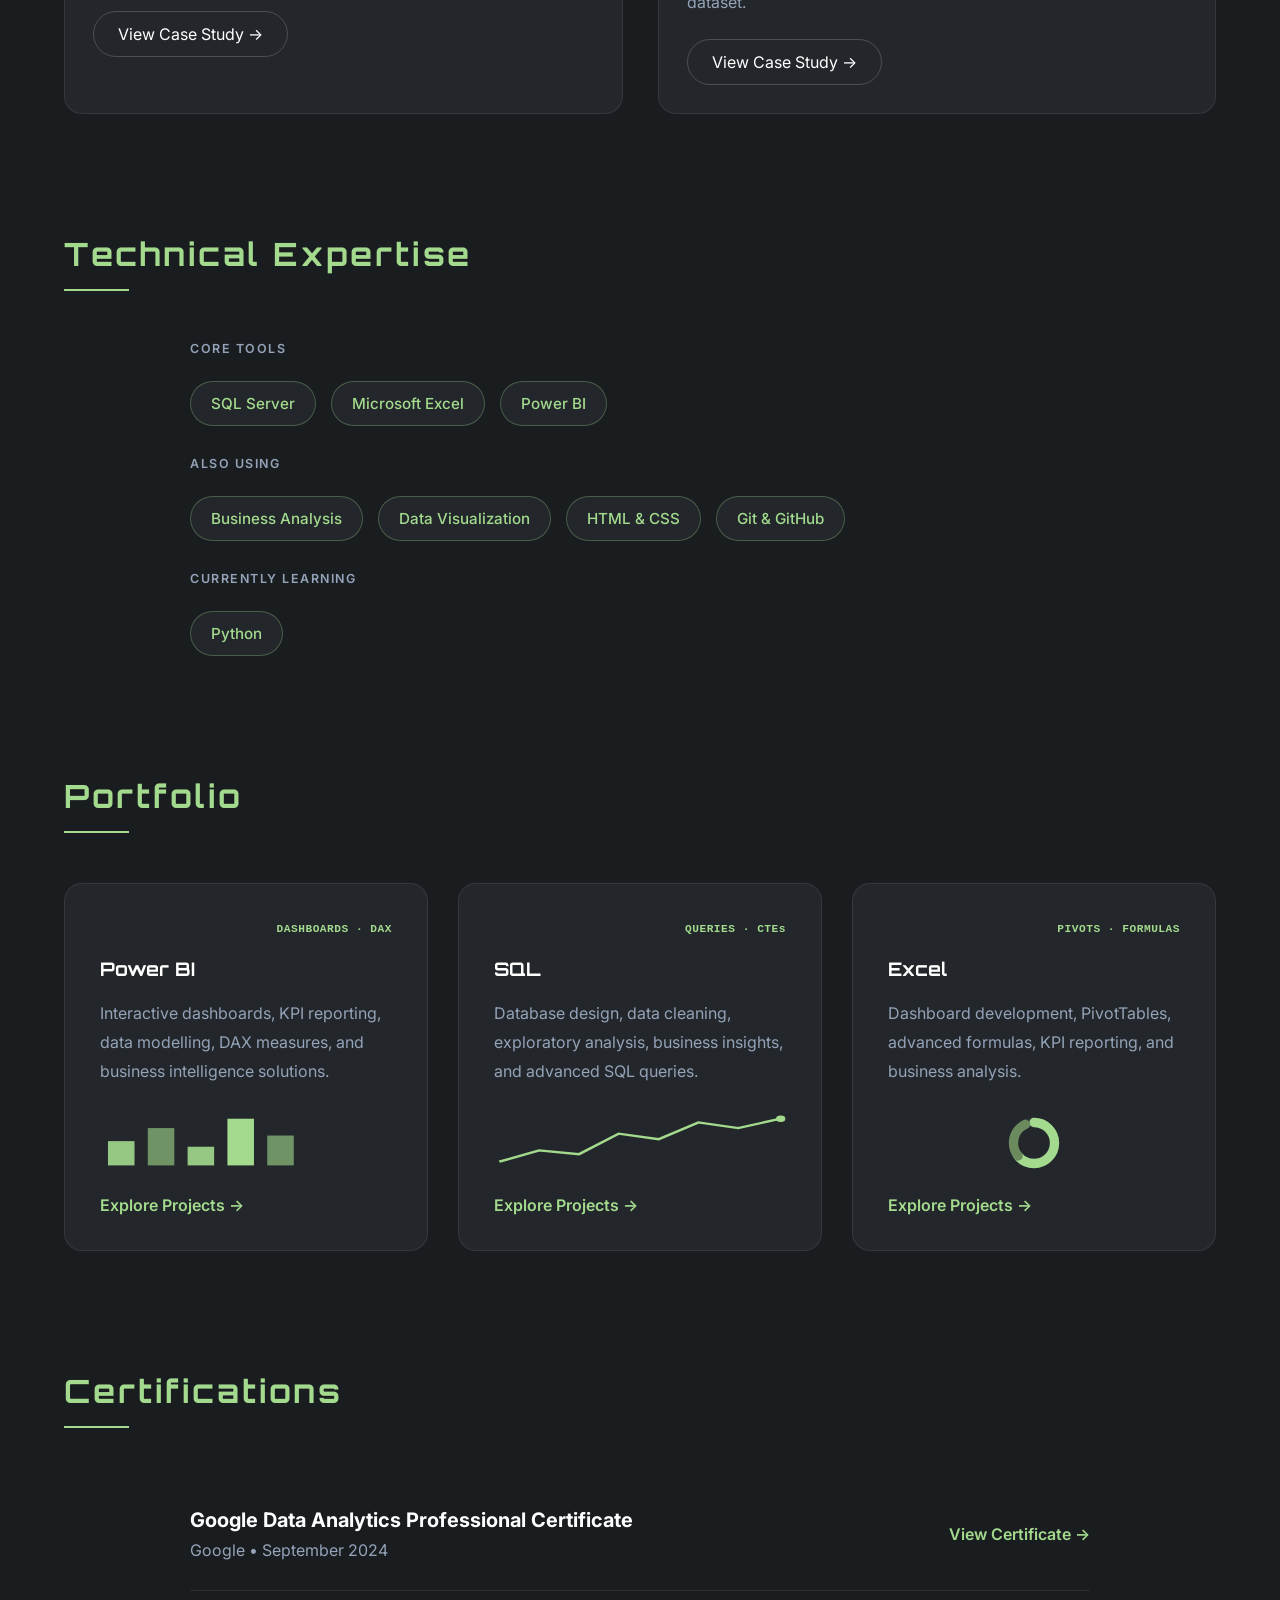
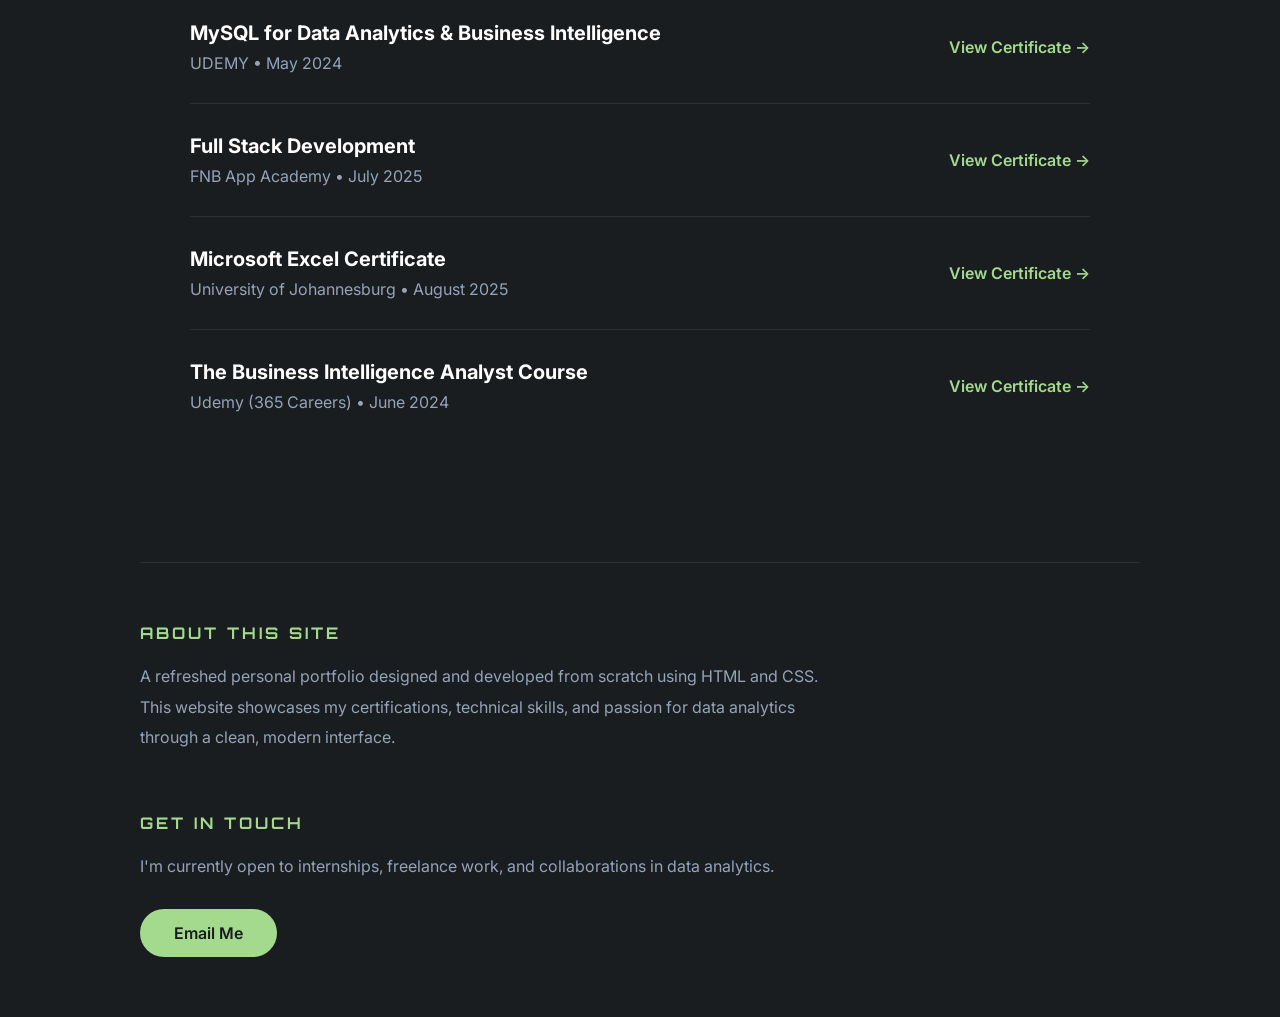
==== commit c6dd1499: "Remove project cards from index.html Removed multiple project cards from the project grid in index.h" ====
--- a/index.html
+++ b/index.html
@@ -171,28 +171,6 @@
 
         <div class="project-card">
 
-            <img src="your-folder-name/cruise_revenue_dashboard01.png" alt="Cruise Revenue Management Dashboard">
-
-            <div class="project-info">
-
-                <span class="tool-badge">Power BI</span>
-
-                <h4>Cruise Revenue Management Dashboard</h4>
-
-                <p>
-                    Power BI dashboard built on a Microsoft SQL Server analysis,
-                    tracking revenue, occupancy, guest spending and satisfaction
-                    across cruise lines.
-                </p>
-
-                <a href="cruise-powerbi.html" class="project-btn">View Case Study →</a>
-
-            </div>
-
-        </div>
-
-        <div class="project-card">
-
             <img src="your-folder-name/Executive overview.png" alt="Coffee Shop Sales Performance Dashboard">
 
             <div class="project-info">
@@ -208,27 +186,6 @@
                 </p>
 
                 <a href="coffee-shop-powerbi.html" class="project-btn">View Case Study →</a>
-
-            </div>
-
-        </div>
-
-        <div class="project-card">
-
-            <img src="airline-dashboard.png" alt="Airline Ticket Price Analysis Dashboard">
-
-            <div class="project-info">
-
-                <span class="tool-badge">Excel</span>
-
-                <h4>Airline Ticket Price Analysis</h4>
-
-                <p>
-                    Interactive Excel dashboard analysing pricing trends and
-                    travel behaviour across more than 300,000 flight records.
-                </p>
-
-                <a href="airline-ticket-analysis.html" class="project-btn">View Case Study →</a>
 
             </div>
 
--- a/style.css
+++ b/style.css
@@ -1386,3 +1386,28 @@
     }
 
 }
+/* ==========================================
+   SKILLS — GROUPED TAGS
+========================================== */
+
+.skills-groups{
+    max-width:900px;
+    margin:50px auto 0;
+}
+
+.skills-group{
+    margin-bottom:30px;
+}
+
+.skills-group:last-child{
+    margin-bottom:0;
+}
+
+.skills-group-label{
+    font-size:.78rem;
+    letter-spacing:1.5px;
+    text-transform:uppercase;
+    color:#94a3b8;
+    margin-bottom:14px;
+    font-weight:600;
+}
